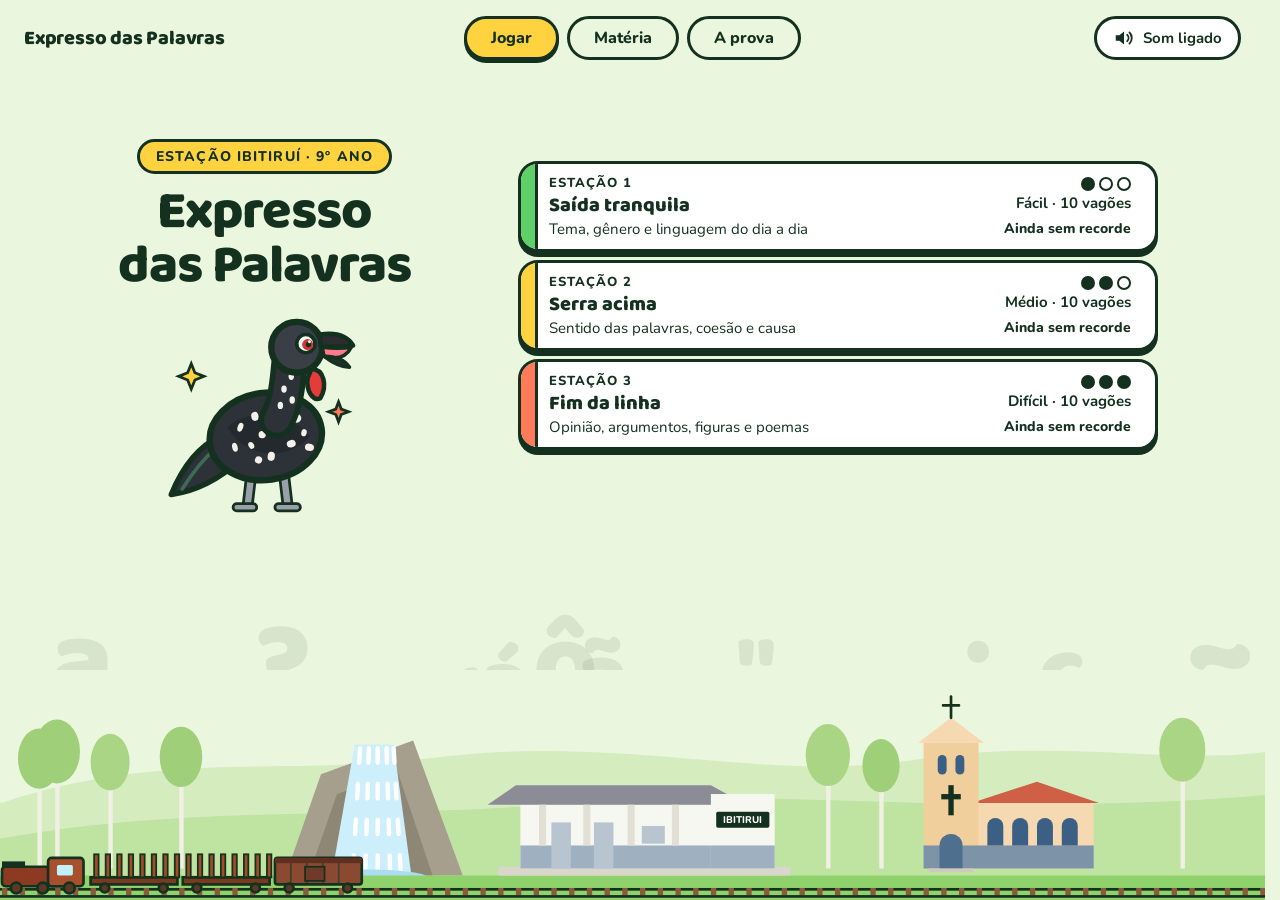
==== index.html @ c39a2e5c "Troca o elogio "Olho de lince" por "Bico certeiro" Co-Authored-By: Claude Sonnet 5.5 <noreply@anthro" ====
<!doctype html>
<html lang="pt-BR">
<head>
<meta charset="utf-8">
<meta name="viewport" content="width=device-width, initial-scale=1">
<title>Expresso das Palavras</title>
<meta name="description" content="Quiz animado, resumo da matéria e guia da prova de Língua Portuguesa do 9º ano, inspirado em Ibitiruí.">
<link rel="icon" type="image/svg+xml" href="favicon.svg?v=33">
<meta name="theme-color" content="#eaf6dd">
<link rel="preconnect" href="https://fonts.googleapis.com">
<link rel="preconnect" href="https://fonts.gstatic.com" crossorigin>
<link href="https://fonts.googleapis.com/css2?family=Baloo+2:wght@700;800&family=Nunito:ital,wght@0,400;0,700;0,800;1,400&display=swap" rel="stylesheet">
<link rel="stylesheet" href="style.css?v=33">
<link rel="stylesheet" href="paginas.css?v=33">
</head>
<body>
<div class="fundo" id="fundo" aria-hidden="true"></div>

<div class="cenario" aria-hidden="true">
<svg viewBox="-600 0 2640 260" preserveAspectRatio="xMidYMax slice">
  <path d="M-600 120C-450 100 -300 140 -150 120C-60 108 -30 140 0 150C180 90 320 120 480 100C700 70 860 130 1040 100C1200 76 1340 110 1440 90C1600 70 1800 120 2040 100V260H-600Z" fill="#d5ecbf"/>
  <path d="M-600 170C-450 150 -300 190 -150 175C-60 165 -30 185 0 190C220 150 420 170 640 150C860 130 1100 170 1440 140C1600 125 1800 160 2040 150V260H-600Z" fill="#bfe3a0"/>
  <g>
    <rect x="60" y="92" width="5" height="130" fill="#f1f0e4"/><ellipse cx="62" cy="92" rx="26" ry="36" fill="#9fcf79"/>
    <rect x="120" y="104" width="5" height="120" fill="#f1f0e4"/><ellipse cx="122" cy="104" rx="22" ry="32" fill="#a9d584"/>
    <rect x="200" y="98" width="5" height="126" fill="#f1f0e4"/><ellipse cx="202" cy="98" rx="24" ry="34" fill="#9fcf79"/>
    <rect x="930" y="96" width="5" height="128" fill="#f1f0e4"/><ellipse cx="932" cy="96" rx="25" ry="35" fill="#a9d584"/>
    <rect x="990" y="108" width="5" height="116" fill="#f1f0e4"/><ellipse cx="992" cy="108" rx="21" ry="30" fill="#9fcf79"/>
    <rect x="1330" y="90" width="5" height="134" fill="#f1f0e4"/><ellipse cx="1332" cy="90" rx="26" ry="36" fill="#a9d584"/>
    <rect x="40" y="100" width="5" height="124" fill="#f1f0e4"/><ellipse cx="42" cy="100" rx="24" ry="34" fill="#9fcf79"/>

    <rect x="-560" y="98" width="5" height="124" fill="#f1f0e4"/><ellipse cx="-558" cy="98" rx="25" ry="33" fill="#9fcf79"/>
    <rect x="-480" y="108" width="5" height="116" fill="#f1f0e4"/><ellipse cx="-478" cy="108" rx="23" ry="33" fill="#a9d584"/>
    <rect x="-390" y="96" width="5" height="128" fill="#f1f0e4"/><ellipse cx="-388" cy="96" rx="23" ry="33" fill="#9fcf79"/>
    <rect x="-300" y="106" width="5" height="118" fill="#f1f0e4"/><ellipse cx="-298" cy="106" rx="23" ry="33" fill="#a9d584"/>
    <rect x="-205" y="92" width="5" height="132" fill="#f1f0e4"/><ellipse cx="-203" cy="92" rx="27" ry="35" fill="#9fcf79"/>
    <rect x="-110" y="104" width="5" height="120" fill="#f1f0e4"/><ellipse cx="-108" cy="104" rx="25" ry="33" fill="#a9d584"/>
    <rect x="1500" y="98" width="5" height="126" fill="#f1f0e4"/><ellipse cx="1502" cy="98" rx="23" ry="33" fill="#a9d584"/>
    <rect x="1585" y="108" width="5" height="116" fill="#f1f0e4"/><ellipse cx="1587" cy="108" rx="25" ry="35" fill="#9fcf79"/>
    <rect x="1670" y="94" width="5" height="130" fill="#f1f0e4"/><ellipse cx="1672" cy="94" rx="27" ry="33" fill="#a9d584"/>
    <rect x="1765" y="104" width="5" height="120" fill="#f1f0e4"/><ellipse cx="1767" cy="104" rx="25" ry="35" fill="#9fcf79"/>
    <rect x="1860" y="96" width="5" height="128" fill="#f1f0e4"/><ellipse cx="1862" cy="96" rx="23" ry="33" fill="#a9d584"/>
    <rect x="1955" y="108" width="5" height="116" fill="#f1f0e4"/><ellipse cx="1957" cy="108" rx="27" ry="35" fill="#9fcf79"/>
  </g>
  <g transform="translate(250 0) scale(1 1.12)" style="transform-origin:0 232px">
  <path d="M70 232L110 130L214 96L270 232Z" fill="#a79f8d"/>
  <path d="M96 232L128 150L196 126L236 232Z" fill="#8f8776"/>
  <path d="M148 100L192 100L212 232L122 232Z" fill="#cdeefb"/>
  <g class="agua"><line x1="154" y1="104" x2="146" y2="228"/><line x1="164" y1="104" x2="160" y2="228"/><line x1="174" y1="104" x2="174" y2="228"/><line x1="184" y1="104" x2="188" y2="228"/><line x1="192" y1="104" x2="200" y2="228"/></g>
  <ellipse cx="166" cy="234" rx="64" ry="8" fill="#a9def2"/>
  </g>
  <path d="M-600 232H2040V260H-600Z" fill="#8fd16a"/>
  <rect x="560" y="222" width="330" height="10" fill="#d9d6cb"/>
  <rect x="585" y="152" width="270" height="72" fill="#f7f7f2"/>
  <rect x="585" y="198" width="270" height="26" fill="#9fb0c1"/>
  <path d="M548 152L580 130H800L840 152Z" fill="#8c8c96"/>
  <rect x="800" y="140" width="72" height="84" fill="#f7f7f2"/>
  <rect x="800" y="198" width="72" height="26" fill="#9fb0c1"/>
  <rect x="606" y="152" width="8" height="46" fill="#e2dfd4"/><rect x="656" y="152" width="8" height="46" fill="#e2dfd4"/><rect x="706" y="152" width="8" height="46" fill="#e2dfd4"/><rect x="756" y="152" width="8" height="46" fill="#e2dfd4"/>
  <rect x="620" y="172" width="22" height="52" fill="#b8c4d0"/><rect x="668" y="172" width="22" height="52" fill="#b8c4d0"/><rect x="722" y="176" width="26" height="20" fill="#b8c4d0"/>
  <rect x="806" y="160" width="60" height="18" rx="2" fill="#14301f"/>
  <text x="836" y="173" text-anchor="middle" font-family="Baloo 2, sans-serif" font-weight="800" font-size="11" fill="#fff">IBITIRUI</text>
  <rect x="1100" y="150" width="132" height="74" fill="#f6d9b0"/>
  <path d="M1094 150L1168 126L1238 150Z" fill="#cf5f45"/>
  <rect x="1040" y="82" width="62" height="142" fill="#f1cf9d"/>
  <path d="M1034 82L1071 54L1108 82Z" fill="#f6d9b0"/>
  <path d="M1071 54V30M1062 40H1080" stroke="#14301f" stroke-width="3" stroke-linecap="round"/>
  <rect x="1056" y="96" width="10" height="22" rx="5" fill="#3c5f86"/><rect x="1076" y="96" width="10" height="22" rx="5" fill="#3c5f86"/>
  <rect x="1068" y="130" width="6" height="34" fill="#14301f"/><rect x="1060" y="140" width="22" height="6" fill="#14301f"/>
  <rect x="1040" y="198" width="192" height="26" fill="#7d93a8"/>
  <path d="M1112 198V176a9 9 0 0 1 18 0V198Z" fill="#3c5f86"/><path d="M1140 198V176a9 9 0 0 1 18 0V198Z" fill="#3c5f86"/><path d="M1168 198V176a9 9 0 0 1 18 0V198Z" fill="#3c5f86"/><path d="M1196 198V176a9 9 0 0 1 18 0V198Z" fill="#3c5f86"/>
  <path d="M1058 224V198a13 13 0 0 1 26 0V224Z" fill="#4f6f8f"/>
  <rect x="1046" y="224" width="50" height="4" fill="#cfcabc"/>
  <rect x="-600" y="246" width="2640" height="3" fill="#14301f"/>
  <rect x="-600" y="254" width="2640" height="3" fill="#14301f"/>
  <path d="M-600 250H2040" stroke="#8a5a3c" stroke-width="8" stroke-dasharray="6 14"/>
  <g class="trem-cena">
    <rect x="0" y="216" width="26" height="12" fill="#14301f"/>
    <rect x="0" y="222" width="72" height="22" rx="4" fill="#8c3b22" stroke="#14301f" stroke-width="3"/>
    <rect x="52" y="212" width="40" height="32" rx="4" fill="#a84f2c" stroke="#14301f" stroke-width="3"/>
    <rect x="62" y="220" width="18" height="12" rx="2" fill="#bff1ff"/>
    <rect x="100" y="234" width="98" height="8" fill="#7a3a1f" stroke="#14301f" stroke-width="3"/>
    <rect x="104" y="208" width="5" height="26" fill="#a24d28" stroke="#14301f" stroke-width="2"/>
    <rect x="117" y="208" width="5" height="26" fill="#a24d28" stroke="#14301f" stroke-width="2"/>
    <rect x="130" y="208" width="5" height="26" fill="#a24d28" stroke="#14301f" stroke-width="2"/>
    <rect x="143" y="208" width="5" height="26" fill="#a24d28" stroke="#14301f" stroke-width="2"/>
    <rect x="156" y="208" width="5" height="26" fill="#a24d28" stroke="#14301f" stroke-width="2"/>
    <rect x="169" y="208" width="5" height="26" fill="#a24d28" stroke="#14301f" stroke-width="2"/>
    <rect x="182" y="208" width="5" height="26" fill="#a24d28" stroke="#14301f" stroke-width="2"/>
    <rect x="195" y="208" width="5" height="26" fill="#a24d28" stroke="#14301f" stroke-width="2"/>
    <rect x="204" y="234" width="98" height="8" fill="#7a3a1f" stroke="#14301f" stroke-width="3"/>
    <rect x="208" y="208" width="5" height="26" fill="#a24d28" stroke="#14301f" stroke-width="2"/>
    <rect x="221" y="208" width="5" height="26" fill="#a24d28" stroke="#14301f" stroke-width="2"/>
    <rect x="234" y="208" width="5" height="26" fill="#a24d28" stroke="#14301f" stroke-width="2"/>
    <rect x="247" y="208" width="5" height="26" fill="#a24d28" stroke="#14301f" stroke-width="2"/>
    <rect x="260" y="208" width="5" height="26" fill="#a24d28" stroke="#14301f" stroke-width="2"/>
    <rect x="273" y="208" width="5" height="26" fill="#a24d28" stroke="#14301f" stroke-width="2"/>
    <rect x="286" y="208" width="5" height="26" fill="#a24d28" stroke="#14301f" stroke-width="2"/>
    <rect x="299" y="208" width="5" height="26" fill="#a24d28" stroke="#14301f" stroke-width="2"/>
    <rect x="308" y="212" width="98" height="30" rx="3" fill="#8a4a32" stroke="#14301f" stroke-width="3"/>
    <rect x="308" y="212" width="98" height="6" fill="#5f2f20"/>
    <path d="M326 218V242M344 218V242M362 218V242M380 218V242" stroke="#14301f" stroke-width="2" opacity=".55"/>
    <rect x="342" y="222" width="22" height="16" fill="#6f3a28" stroke="#14301f" stroke-width="2"/>
    <g fill="#5a3a22" stroke="#14301f" stroke-width="3"><circle cx="16" cy="246" r="6"/><circle cx="46" cy="246" r="6"/><circle cx="76" cy="246" r="6"/><circle cx="116" cy="246" r="5"/><circle cx="182" cy="246" r="5"/><circle cx="220" cy="246" r="5"/><circle cx="286" cy="246" r="5"/><circle cx="324" cy="246" r="5"/><circle cx="390" cy="246" r="5"/></g>
  </g>
</svg>
</div>
<canvas id="confete" aria-hidden="true"></canvas>
<div class="lightbox" id="lightbox" hidden role="dialog" aria-label="Imagem ampliada"><button type="button" class="lb-fechar" id="lb-fechar">Fechar</button><img id="lb-img" alt=""></div>

<header class="topo">
  <span class="marca">Expresso das Palavras</span>
  <nav class="nav" aria-label="Seções">
    <button type="button" data-ir="inicio" aria-current="page">Jogar</button>
    <button type="button" data-ir="materia">Matéria</button>
    <button type="button" data-ir="prova">A prova</button>
  </nav>
  <button class="som" id="btn-som" type="button" aria-pressed="false">
    <svg viewBox="0 0 24 24" width="22" height="22" aria-hidden="true"><path d="M3 9v6h4l5 4V5L7 9H3z" fill="currentColor"/><path class="ondas" d="M15.5 8.5a5 5 0 0 1 0 7M18 6a8.5 8.5 0 0 1 0 12" fill="none" stroke="currentColor" stroke-width="2" stroke-linecap="round"/><path class="corte" d="M4 4l16 16" stroke="currentColor" stroke-width="2.5" stroke-linecap="round"/></svg>
    <span id="som-txt">Som ligado</span>
  </button>
</header>

<main>
  <!-- INÍCIO -->
  <section class="tela ativa" id="inicio" aria-labelledby="t-inicio">
    <div class="inicio-esq">
      <p class="etiqueta">Estação Ibitiruí · 9º ano</p>
      <h1 id="t-inicio">Expresso<br>das Palavras</h1>
      <div class="mascote-grande" data-mascote></div>
    </div>
    <div class="inicio-texto">
      <div class="estacoes" id="estacoes"></div>
      <p class="recorde" id="recorde" hidden></p>
    </div>
  </section>

  <!-- JOGO -->
  <section class="tela" id="jogo" aria-label="Jogo">
    <div class="placar" role="status" aria-live="polite">
      <div class="caso"><span id="caso-n">Pergunta 1 de 10</span><div class="trem-prog" id="trem-prog" aria-hidden="true"></div></div>
      <div class="chip"><small>Pontos</small><b id="pontos">0</b></div>
      <div class="chip combo" id="chip-combo"><small>Combo</small><b id="combo">x0</b></div>
    </div>

    <div class="palco">
      <div class="mascote-lateral" data-mascote id="mascote-jogo"></div>
      <article class="cartao" id="cartao">
        <div class="tempo" aria-hidden="true"><i id="barra"></i><span id="tempo-txt">1:00</span></div>
        <p class="fonte" id="fonte"></p>
        <button class="figura" id="figura" type="button" hidden aria-label="Ampliar a imagem"><img id="figura-img" alt=""></button>
        <blockquote class="trecho" id="trecho"></blockquote>
        <h2 class="pergunta" id="pergunta"></h2>
        <div class="alts" id="alts" role="group" aria-labelledby="pergunta"></div>
        <div class="retorno" id="retorno" hidden>
          <p class="retorno-titulo" id="retorno-titulo"></p>
          <p class="retorno-texto" id="retorno-texto"></p>
          <button class="btn-grande btn-prox" id="btn-prox" type="button">Próxima pergunta</button>
        </div>
      </article>
    </div>
  </section>

  <!-- FIM -->
  <section class="tela" id="fim" aria-labelledby="t-fim">
    <div class="mascote-grande" data-mascote id="mascote-fim"></div>
    <div class="fim-texto">
      <p class="etiqueta">Fim da linha</p>
      <h2 id="t-fim">Maquinista em Treino</h2>
      <p class="lead" id="fim-resumo"></p>
      <div class="numeros">
        <div class="chip"><small>Pontos</small><b id="fim-pontos">0</b></div>
        <div class="chip"><small>Acertos</small><b id="fim-acertos">0</b></div>
        <div class="chip"><small>Maior combo</small><b id="fim-combo">0</b></div>
      </div>
      <div class="revise" id="revise" hidden>
        <h3>Pra revisar</h3>
        <ul id="revise-lista"></ul>
        <button class="btn-mini" type="button" data-ir="materia">Abrir a matéria</button>
      </div>
      <div class="acoes-fim">
        <button class="btn-grande" id="btn-again" type="button">Jogar de novo</button>
        <button class="btn-sec" id="btn-outra" type="button" hidden>Ir para a Estação 2</button>
      </div>
    </div>
  </section>

  <!-- MATÉRIA -->
  <section class="tela pagina" id="materia" aria-labelledby="t-materia">
    <p class="etiqueta">Matéria</p>
    <h2 id="t-materia" class="tit-pag">O que a prova cobra de Português, sem enrolação</h2>
    <p class="lead">São 14 temas que aparecem sempre. Abra um por vez, leia o resumo, veja o exemplo e treine no quiz.</p>

    <div class="topicos">

      <details class="topico" name="mat">
        <summary><span class="num">1</span><span class="tt">Tema e tese</span><span class="cod">D6 e D7</span></summary>
        <div class="corpo">
          <p class="resumo"><strong>Tema</strong> é o assunto de que o texto fala, dito em poucas palavras. <strong>Tese</strong> é a ideia que o autor defende sobre esse assunto, ou seja, a opinião dele.</p>
          <div class="caixa como"><h4>Como cai na prova</h4><p>"Qual é o assunto do texto?", "O tema do texto é", "A ideia defendida pelo autor é".</p></div>
          <div class="caixa exemplo"><h4>Exemplo</h4><p>Na notícia sobre o filtro do TikTok, o tema são os distúrbios de imagem na sociedade atual. A tese é que as redes sociais pioram esses distúrbios.</p></div>
          <div class="caixa dica"><h4>Truque</h4><p>Tema responde "sobre o quê?". Tese responde "o que o autor pensa sobre isso?". Desconfie de alternativa que é só um detalhe: o tema abrange o texto inteiro.</p></div>
          <button class="btn-mini treinar" type="button" data-cod="D6">Treinar este tema</button>
        </div>
      </details>

      <details class="topico" name="mat">
        <summary><span class="num">2</span><span class="tt">Argumentos</span><span class="cod">D8</span></summary>
        <div class="corpo">
          <p class="resumo">Argumento é a razão que sustenta a tese. Os tipos mais cobrados são: <strong>autoridade</strong> (fala de especialista), <strong>exemplificação</strong> (um caso concreto), <strong>comparação</strong>, <strong>causa e consequência</strong>, <strong>alusão histórica</strong> (referência ao passado), <strong>senso comum</strong> (ideia que quase todo mundo aceita sem precisar de prova) e <strong>dados</strong> (números e pesquisas).</p>
          <div class="caixa como"><h4>Como cai na prova</h4><p>"O trecho é um tipo de argumento de", "Qual argumento sustenta a tese?".</p></div>
          <div class="caixa exemplo"><h4>Exemplo</h4><p>A fala de uma cirurgiã plástica sobre os pacientes que chegam ao consultório é argumento de autoridade. Já "o Carnaval, o Réveillon e o Rock in Rio motivam os turistas" é exemplificação.</p></div>
          <div class="caixa dica"><h4>Truque</h4><p>Veja quem está falando. Médico, professor, pesquisador ou instituição quer dizer autoridade. Nome de evento ou caso real quer dizer exemplo.</p></div>
          <button class="btn-mini treinar" type="button" data-cod="D8">Treinar este tema</button>
        </div>
      </details>

      <details class="topico" name="mat">
        <summary><span class="num">3</span><span class="tt">Quem é quem no texto</span><span class="cod">D2</span></summary>
        <div class="corpo">
          <p class="resumo">Para não repetir palavras, o texto usa pronomes e outros termos que retomam o que já foi dito. Descobrir a quem a palavra se refere é seguir a pista para trás.</p>
          <dl class="lista-def">
            <dt>que</dt><dd>pode ser trocado por "o qual", "a qual", "os quais", "as quais".</dd>
            <dt>cujo</dt><dd>indica posse: "o aluno cujo caderno sumiu".</dd>
            <dt>onde</dt><dd>indica lugar: "a livraria onde ela entrou".</dd>
            <dt>quem</dt><dd>refere-se a pessoa e vem depois de preposição: "o amigo com quem saí".</dd>
          </dl>
          <div class="caixa como"><h4>Como cai na prova</h4><p>"A palavra destacada se refere a", "O termo em destaque pode ser substituído por".</p></div>
          <div class="caixa exemplo"><h4>Exemplo</h4><p>Em "livrar-me logo <mark>dele</mark>", a palavra "dele" retoma o menino. Em "um filtro, <mark>que</mark> vem sendo chamado de galã de novela", o "que" retoma o filtro e equivale a "o qual".</p></div>
          <div class="caixa dica"><h4>Truque</h4><p>Troque a palavra pela alternativa e releia a frase. Se o sentido continuar o mesmo, achou.</p></div>
          <button class="btn-mini treinar" type="button" data-cod="D2">Treinar este tema</button>
        </div>
      </details>

      <details class="topico" name="mat">
        <summary><span class="num">4</span><span class="tt">Sentido das palavras</span><span class="cod">D3</span></summary>
        <div class="corpo">
          <p class="resumo">Uma mesma palavra muda de sentido conforme o contexto. A prova pede que você descubra o significado pelas pistas ao redor, sem usar o dicionário.</p>
          <div class="caixa como"><h4>Como cai na prova</h4><p>"No trecho, a palavra em destaque significa", "tem o sentido de".</p></div>
          <div class="caixa exemplo"><h4>Exemplo</h4><p>Na carta aberta, "o turismo é a <mark>alavanca</mark> para o resgate da cidade". Alavanca é a ferramenta que ajuda a levantar algo. No texto, vira o que dá impulso: um incentivo.</p></div>
          <div class="caixa dica"><h4>Truque</h4><p>Leia a frase inteira, substitua a palavra por cada alternativa e veja qual encaixa sem mudar a ideia.</p></div>
          <button class="btn-mini treinar" type="button" data-cod="D3">Treinar este tema</button>
        </div>
      </details>

      <details class="topico" name="mat">
        <summary><span class="num">5</span><span class="tt">Efeitos de sentido e figuras de linguagem</span><span class="cod">D18</span></summary>
        <div class="corpo">
          <p class="resumo">Quem escreve escolhe palavras para causar um efeito no leitor. Conhecer as figuras de linguagem ajuda a nomear esse efeito.</p>
          <dl class="lista-def">
            <dt>Gradação</dt><dd>palavras em ordem crescente (ou decrescente) de intensidade.</dd>
            <dt>Hipérbole</dt><dd>exagero para dar ênfase.</dd>
            <dt>Metáfora</dt><dd>comparação sem o "como": "o turismo é a alavanca".</dd>
            <dt>Prosopopeia</dt><dd>ações humanas dadas a seres que não são humanos: "o vento sussurrava".</dd>
            <dt>Eufemismo</dt><dd>suavizar algo duro: "ele nos deixou", no lugar de "morreu".</dd>
            <dt>Diminutivo</dt><dd>pode mostrar afetividade, tamanho pequeno ou até ironia. O contexto diz qual.</dd>
            <dt>Sentido figurado</dt><dd>a palavra não vale pelo sentido do dicionário, e sim pela ideia que sugere.</dd>
          </dl>
          <div class="caixa como"><h4>Como cai na prova</h4><p>"O efeito de sentido de", "A expressão sugere", "A figura de linguagem usada é".</p></div>
          <div class="caixa exemplo"><h4>Exemplo</h4><p>"Não arruma os brinquedos, a cama, o armário, nada!" é uma gradação, porque a bronca vai crescendo. "Podem voar mundos, morrer astros" é hipérbole. "Um livro te pega" usa o verbo pegar no sentido figurado: envolver emocionalmente.</p></div>
          <div class="caixa dica"><h4>Truque</h4><p>Pergunte a si mesmo qual impressão aquela escolha de palavras provoca em quem lê.</p></div>
          <button class="btn-mini treinar" type="button" data-cod="D18">Treinar este tema</button>
        </div>
      </details>

      <details class="topico" name="mat">
        <summary><span class="num">6</span><span class="tt">Pontuação que diz algo</span><span class="cod">D17</span></summary>
        <div class="corpo">
          <p class="resumo">Os sinais de pontuação não são enfeite: eles mostram emoção, dúvida e intenção.</p>
          <dl class="lista-def">
            <dt>!</dt><dd>espanto, surpresa, alegria, indignação ou ordem.</dd>
            <dt>?</dt><dd>dúvida ou pergunta, às vezes só provocação.</dd>
            <dt>...</dt><dd>suspense, hesitação ou ideia que fica no ar.</dd>
            <dt>" "</dt><dd>fala de alguém, ironia ou palavra estrangeira.</dd>
            <dt>:</dt><dd>anuncia uma explicação, uma lista ou uma fala.</dd>
            <dt>travessão</dt><dd>marca a fala de cada personagem num diálogo.</dd>
          </dl>
          <div class="caixa como"><h4>Como cai na prova</h4><p>"O uso do ponto de exclamação nesse trecho", "As reticências indicam".</p></div>
          <div class="caixa exemplo"><h4>Exemplo</h4><p>"Parecia que ele não tinha percebido o que pedira<mark>!</mark>" O ponto de exclamação expressa espanto e incredulidade.</p></div>
          <div class="caixa dica"><h4>Truque</h4><p>Leia a frase em voz alta, com a entonação do sinal. A emoção aparece sozinha.</p></div>
          <button class="btn-mini treinar" type="button" data-cod="D17">Treinar este tema</button>
        </div>
      </details>

      <details class="topico" name="mat">
        <summary><span class="num">7</span><span class="tt">Fato e opinião</span><span class="cod">D14</span></summary>
        <div class="corpo">
          <p class="resumo"><strong>Fato</strong> é o que pode ser comprovado: acontecimento, data, número. <strong>Opinião</strong> é um julgamento pessoal: gosto, impressão, generalização.</p>
          <div class="caixa como"><h4>Como cai na prova</h4><p>"Há, predominantemente, uma opinião no trecho", "Qual trecho apresenta um fato?".</p></div>
          <div class="caixa exemplo"><h4>Exemplo</h4><p>"O detetive Poirot jantava com seu amigo Bonnington" é fato. "Os homens geralmente pedem a mesma coisa" é opinião, porque generaliza e ninguém comprovou.</p></div>
          <div class="caixa dica"><h4>Truque</h4><p>Pergunte se dá pra conferir. Palavras como "acho", "parece", "geralmente", "melhor" e "ótimo" costumam indicar opinião.</p></div>
          <button class="btn-mini treinar" type="button" data-cod="D14">Treinar este tema</button>
        </div>
      </details>

      <details class="topico" name="mat">
        <summary><span class="num">8</span><span class="tt">Tipos de linguagem</span><span class="cod">D13</span></summary>
        <div class="corpo">
          <p class="resumo">A linguagem muda conforme quem fala, com quem fala e em que situação.</p>
          <dl class="lista-def">
            <dt>Formal</dt><dd>vocabulário cuidadoso, sem gírias, de acordo com a norma culta. Aparece em campanhas, leis e notícias.</dd>
            <dt>Informal ou coloquial</dt><dd>gírias, abreviações ("pra", "tá"), tratamento íntimo como "você" e "te".</dd>
            <dt>Regional</dt><dd>palavras e jeitos de falar típicos de uma região.</dd>
            <dt>Científica</dt><dd>termos técnicos e precisão.</dd>
          </dl>
          <div class="caixa como"><h4>Como cai na prova</h4><p>"A linguagem utilizada é", "Que marcas mostram quem fala e com quem fala?".</p></div>
          <div class="caixa exemplo"><h4>Exemplo</h4><p>"Para doar sangue, é preciso ter de 16 a 69 anos" é linguagem formal: texto institucional, sem gíria. Já "às vezes um livro te pega" é informal.</p></div>
          <div class="caixa dica"><h4>Truque</h4><p>Imagine alguém falando aquela frase. Se soaria natural numa conversa com amigos, é informal.</p></div>
          <button class="btn-mini treinar" type="button" data-cod="D13">Treinar este tema</button>
        </div>
      </details>

      <details class="topico" name="mat">
        <summary><span class="num">9</span><span class="tt">Causa e consequência</span><span class="cod">D11</span></summary>
        <div class="corpo">
          <p class="resumo">A <strong>causa</strong> é o motivo, e a <strong>consequência</strong> é o resultado. Muitas perguntas começam com "porque" e pedem a razão de uma atitude.</p>
          <div class="caixa como"><h4>Como cai na prova</h4><p>"O personagem fez isso porque", "Qual foi a consequência de".</p></div>
          <div class="caixa exemplo"><h4>Exemplo</h4><p>Poirot desconfiou de que o velho cliente tinha sido assassinado. Por isso procurou o médico dele. A desconfiança é a causa, e a visita ao médico é a consequência.</p></div>
          <div class="caixa dica"><h4>Truque</h4><p>Volte ao texto e ache o ponto em que a atitude acontece. A razão costuma estar logo antes.</p></div>
          <button class="btn-mini treinar" type="button" data-cod="D11">Treinar este tema</button>
        </div>
      </details>

      <details class="topico" name="mat">
        <summary><span class="num">10</span><span class="tt">Conectivos e relações lógicas</span><span class="cod">D15</span></summary>
        <div class="corpo">
          <p class="resumo">Conjunções e advérbios ligam as ideias e dizem como elas se relacionam.</p>
          <dl class="lista-def">
            <dt>Adição</dt><dd>e, também, além disso.</dd>
            <dt>Oposição</dt><dd>mas, porém, contudo, todavia.</dd>
            <dt>Explicação ou causa</dt><dd>pois, porque, já que.</dd>
            <dt>Conclusão</dt><dd>logo, portanto, então.</dd>
            <dt>Alternância</dt><dd>ou, ora... ora.</dd>
            <dt>Conformidade</dt><dd>segundo, conforme, de acordo com.</dd>
            <dt>Condição</dt><dd>se, caso, desde que.</dd>
            <dt>Finalidade</dt><dd>para, a fim de que.</dd>
          </dl>
          <div class="caixa como"><h4>Como cai na prova</h4><p>"Os termos destacados estabelecem uma relação de", "A palavra mas indica".</p></div>
          <div class="caixa exemplo"><h4>Exemplo</h4><p>"Examinando <mark>ora</mark> um livro, <mark>ora</mark> outro": o ora... ora indica alternância.</p></div>
          <div class="caixa dica"><h4>Truque</h4><p>Substitua o conectivo por um da lista e veja se a frase continua fazendo sentido.</p></div>
        </div>
      </details>

      <details class="topico" name="mat">
        <summary><span class="num">11</span><span class="tt">Modalização</span><span class="cod">EF89LP16</span></summary>
        <div class="corpo">
          <p class="resumo">Modalizadores mostram como o autor encara o que diz: com certeza, com dúvida, como obrigação ou como necessidade.</p>
          <dl class="lista-def">
            <dt>Obrigação</dt><dd>deve, tem que, é obrigatório.</dd>
            <dt>Necessidade</dt><dd>é necessário, precisa, é preciso.</dd>
            <dt>Possibilidade</dt><dd>talvez, pode ser, possivelmente.</dd>
            <dt>Certeza</dt><dd>com certeza, evidentemente, sem dúvida.</dd>
            <dt>Apreciação</dt><dd>felizmente, infelizmente, lamentavelmente. Mostram uma avaliação pessoal, ou seja, subjetividade.</dd>
          </dl>
          <div class="caixa como"><h4>Como cai na prova</h4><p>"A expressão destacada é um modalizador de".</p></div>
          <div class="caixa exemplo"><h4>Exemplo</h4><p>"<mark>É necessário</mark> identificar esses distúrbios" é modalizador de necessidade.</p></div>
          <div class="caixa dica"><h4>Truque</h4><p>Pergunte que atitude o autor mostra diante da informação: certeza, dúvida, dever ou opinião.</p></div>
          <button class="btn-mini treinar" type="button" data-cod="EF89LP16">Treinar este tema</button>
        </div>
      </details>

      <details class="topico" name="mat">
        <summary><span class="num">12</span><span class="tt">Gênero e finalidade</span><span class="cod">D12 e D16</span></summary>
        <div class="corpo">
          <p class="resumo">Cada gênero textual existe para um fim. Para achar a finalidade, pense em quem escreve, para quem e para quê.</p>
          <dl class="lista-def">
            <dt>Notícia e reportagem</dt><dd>informar.</dd>
            <dt>Propaganda e anúncio</dt><dd>persuadir, convencer a comprar ou a agir.</dd>
            <dt>Tirinha, charge e cartum</dt><dd>divertir e criticar.</dd>
            <dt>Crônica</dt><dd>refletir sobre o cotidiano, com humor ou emoção.</dd>
            <dt>Carta aberta</dt><dd>reivindicar e argumentar em público.</dd>
            <dt>Poema</dt><dd>expressar emoções com linguagem poética.</dd>
            <dt>Conto</dt><dd>narrar uma história e entreter.</dd>
            <dt>Receita e manual</dt><dd>instruir.</dd>
            <dt>Fábula</dt><dd>contar uma história curta, com animais, que termina em lição de moral.</dd>
            <dt>Resenha</dt><dd>apresentar e avaliar uma obra, como um livro ou um filme.</dd>
          </dl>
          <div class="caixa como"><h4>Como cai na prova</h4><p>"A finalidade desse texto é", "O gênero do texto é", "Esse texto foi escrito para".</p></div>
          <div class="caixa exemplo"><h4>Exemplo</h4><p>O anúncio de chocolate quer persuadir o leitor a comprar. A crônica de Tatiana Belinky quer refletir de forma poética e emocionar.</p></div>
          <div class="caixa dica"><h4>Truque</h4><p>Se tem preço, marca ou convite, é propaganda. Se tem fala de especialista e dados, é notícia ou reportagem.</p></div>
          <button class="btn-mini treinar" type="button" data-cod="D12">Treinar este tema</button>
        </div>
      </details>

      <details class="topico" name="mat">
        <summary><span class="num">13</span><span class="tt">Comparar textos</span><span class="cod">D20 e D21</span></summary>
        <div class="corpo">
          <p class="resumo">Dois textos podem falar do mesmo tema de jeitos diferentes. Compare o gênero, a linguagem, o público e a opinião de cada um.</p>
          <div class="caixa como"><h4>Como cai na prova</h4><p>"Qual é a informação em comum nesses textos?", "Esses textos apresentam ideias".</p></div>
          <div class="caixa exemplo"><h4>Exemplo</h4><p>Uma tirinha e uma carta aberta sobre o Rio de Janeiro têm o mesmo tema, a cidade, mas gêneros diferentes. Os autores mostram pontos de vista que se completam.</p></div>
          <div class="caixa dica"><h4>Truque</h4><p>Primeiro responda "do que os dois falam?". Só depois pergunte "o que cada um pensa?".</p></div>
        </div>
      </details>

      <details class="topico" name="mat">
        <summary><span class="num">14</span><span class="tt">Narrativa e inferência</span><span class="cod">D10 e D4</span></summary>
        <div class="corpo">
          <p class="resumo">Narrativa tem personagens, tempo, lugar, enredo e narrador. O <strong>conflito</strong> é o problema que move a história. O narrador em <strong>1ª pessoa</strong> participa dos fatos ("eu"), e o em <strong>3ª pessoa</strong> conta de fora ("ele"). Inferir é entender o que o texto sugere sem dizer com todas as letras.</p>
          <div class="caixa como"><h4>Como cai na prova</h4><p>"O ponto de partida da história foi", "Qual é o conflito?", "Entende-se que o eu poético".</p></div>
          <div class="caixa exemplo"><h4>Exemplo</h4><p>Na crônica "Onde já se viu?", tudo começa com um menino de rua numa livraria pedindo um livro. No poema "Fanatismo", entende-se que o eu poético se prende à pessoa amada de forma intensa.</p></div>
          <div class="caixa dica"><h4>Truque</h4><p>A inferência precisa ter apoio no texto. Se você teve que inventar, não é a resposta.</p></div>
        </div>
      </details>

    </div>
    <div class="fecho"><button class="btn-grande" type="button" data-ir="inicio">Ir para o quiz</button></div>
  </section>

  <!-- A PROVA -->
  <section class="tela pagina" id="prova" aria-labelledby="t-prova">
    <p class="etiqueta">A prova</p>
    <h2 id="t-prova" class="tit-pag">Como funciona a prova, passo a passo</h2>
    <p class="lead">Saber a matéria é metade do caminho. A outra metade é entender como a questão é montada.</p>

    <div class="bloco">
      <h3>O que é</h3>
      <div class="texto-branco">
      <p>O <strong>Saeb</strong> (Sistema de Avaliação da Educação Básica) é a avaliação nacional. O <strong>Paebes</strong> (Programa de Avaliação da Educação Básica do Espírito Santo) é a avaliação em larga escala capixaba, ligada ao Saeb. Ela acompanha a aprendizagem dos estudantes e ajuda a orientar políticas públicas e a melhoria do ensino.</p>
      <p>As questões do Paebes são elaboradas pelo CAEd, da Universidade Federal de Juiz de Fora, e seguem os mesmos descritores e habilidades do Saeb. O Listão deste jogo é o Preparatório SAEB do 9º ano, da SEDUC.</p>
      </div>
    </div>

    <div class="bloco">
      <h3>Como é uma questão</h3>
      <div class="anatomia" aria-label="Exemplo de questão com as partes indicadas">
        <div class="parte"><span class="rotulo">1. Texto-base</span><p class="amostra">"Para doar sangue, é preciso ter de 16 a 69 anos, desde que a primeira doação tenha sido feita até 60 anos."</p><small>Vem com a fonte. Em textos longos, as linhas são numeradas para você achar o trecho.</small></div>
        <div class="parte"><span class="rotulo">2. Comando</span><p class="amostra">Nesse trecho, a linguagem utilizada é</p><small>É a pergunta. Sublinhe a palavra que diz o que ela quer.</small></div>
        <div class="parte"><span class="rotulo">3. Alternativas</span><p class="amostra">A) formal. B) científica. C) regional. D) coloquial.</p><small>São sempre quatro, de A a D, e só uma está certa.</small></div>
        <div class="parte"><span class="rotulo">4. Descritor</span><p class="amostra">D13: identificar as marcas linguísticas que evidenciam o locutor e o interlocutor de um texto.</p><small>Cada questão testa uma habilidade. Você não vê o código na prova, mas ele guia a pergunta.</small></div>
      </div>
    </div>

    <div class="bloco">
      <h3>Passo a passo na hora H</h3>
      <ol class="passos">
        <li><strong>Leia o texto até o fim.</strong> Sem pressa na primeira leitura. Olhe o título, a fonte e as imagens.</li>
        <li><strong>Leia o comando e sublinhe o que ele pede.</strong> Tema, finalidade, sentido, argumento, causa: cada palavra aponta para uma habilidade.</li>
        <li><strong>Volte ao trecho citado.</strong> Se a pergunta traz uma linha ou uma frase, releia em volta dela.</li>
        <li><strong>Elimine as alternativas erradas.</strong> Quase sempre duas saem rápido. Sobram duas para comparar com calma.</li>
        <li><strong>Confira e marque.</strong> Releia o comando e a alternativa escolhida. Não deixe questão em branco.</li>
      </ol>
    </div>

    <div class="bloco">
      <h3>Armadilhas mais comuns</h3>
      <ul class="armadilhas">
        <li><strong>Verdade que não responde.</strong> A alternativa está certa em relação ao texto, mas não responde ao que foi perguntado.</li>
        <li><strong>Detalhe no lugar do tema.</strong> O tema vale para o texto todo, e não para um parágrafo.</li>
        <li><strong>Palavras extremas.</strong> "Sempre", "nunca" e "apenas" costumam deixar a alternativa falsa.</li>
        <li><strong>Alternativas parecidas.</strong> Compare palavra por palavra: a diferença está num detalhe.</li>
        <li><strong>Inventar demais.</strong> Em inferência, a resposta tem apoio no texto, e não na sua imaginação.</li>
      </ul>
    </div>

    <div class="bloco">
      <h3>Palavras do comando e o que elas pedem</h3>
      <div class="tabela-rol" role="region" aria-label="Palavras do comando" tabindex="0">
        <table class="tabela">
          <thead><tr><th>Se a pergunta diz</th><th>Ela quer</th></tr></thead>
          <tbody>
            <tr><td>"O assunto" ou "o tema"</td><td>a ideia central do texto inteiro</td></tr>
            <tr><td>"A finalidade" ou "foi escrito para"</td><td>o objetivo: informar, persuadir, emocionar, instruir</td></tr>
            <tr><td>"No trecho..., a palavra destacada"</td><td>o sentido pelo contexto, ou a quem ela se refere</td></tr>
            <tr><td>"O efeito de sentido" ou "sugere"</td><td>a impressão que a escolha de palavras causa</td></tr>
            <tr><td>"Pode ser substituído por"</td><td>um termo de mesmo sentido que encaixa na frase</td></tr>
            <tr><td>"Tipo de argumento"</td><td>o nome do recurso usado para convencer</td></tr>
            <tr><td>"Porque" ou "motivo"</td><td>a causa de um fato ou de uma atitude</td></tr>
            <tr><td>"Em comum" ou "comparando os textos"</td><td>o que os dois textos compartilham ou o que muda entre eles</td></tr>
          </tbody>
        </table>
      </div>
    </div>

    <div class="bloco">
      <h3>As habilidades do Paebes, por família</h3>
      <div class="texto-branco"><p>O Listão usa os códigos do Saeb, como D2 e D18. O Paebes usa códigos como D037_P. O texto da habilidade é o mesmo, só o número muda.</p></div>
      <div class="familias">
        <div class="familia f1"><h4>Localizar e interpretar</h4><ul>
          <li>D021: localizar informações explícitas</li>
          <li>D023: inferir informação implícita</li>
          <li>D022: inferir o sentido de uma palavra ou expressão</li>
          <li>D027: diferenciar partes principais das secundárias</li>
          <li>D028: identificar o tema</li>
          <li>D057: interpretar texto com material gráfico</li></ul></div>
        <div class="familia f2"><h4>Gêneros e comparação</h4><ul>
          <li>D016: identificar a finalidade de textos</li>
          <li>D017: identificar o gênero</li>
          <li>D019: comparar formas de tratar uma informação</li>
          <li>D033: reconhecer posições distintas sobre o mesmo tema</li></ul></div>
        <div class="familia f3"><h4>Argumentação e opinião</h4><ul>
          <li>D032: identificar a tese</li>
          <li>D055: relacionar tese e argumentos</li>
          <li>D038: distinguir fato de opinião</li></ul></div>
        <div class="familia f4"><h4>Coesão e efeitos de sentido</h4><ul>
          <li>D037: repetições e substituições que dão continuidade</li>
          <li>D039: relações lógico-discursivas</li>
          <li>D025: efeito da pontuação e de outras notações</li>
          <li>D053: efeito da escolha de palavra ou expressão</li>
          <li>D043: efeito dos recursos estilísticos</li>
          <li>D102: efeito de recursos ortográficos e morfossintáticos</li>
          <li>D103: marcas linguísticas do locutor e do interlocutor</li></ul></div>
        <div class="familia f5"><h4>Narrativa e humor</h4><ul>
          <li>D030: conflito gerador do enredo e elementos da narrativa</li>
          <li>D024: efeitos de ironia ou humor</li></ul></div>
      </div>
    </div>

    <p class="credito texto-branco">Fontes: Coletânea de Itens Paebes 2024 (Secretaria de Estado da Educação do Espírito Santo, com itens do CAEd/UFJF) e Preparatório SAEB, 9º ano, 2025 (SEDUC).</p>
    <div class="fecho"><button class="btn-grande" type="button" data-ir="inicio">Treinar no quiz</button></div>
  </section>
</main>


<script src="questoes.js?v=33"></script>
<script src="app.js?v=33"></script>
</body>
</html>
---- style.css ----
:root {
  --ink: #14301f;
  --papel: #eaf6dd;
  --amarelo: #ffd23f;
  --rosa: #ff7a59;
  --turquesa: #3fb8a0;
  --laranja: #ff9b3d;
  --verde: #5fd068;
  --vermelho: #ff5252;
  --branco: #ffffff;

  --e1: 4px; --e2: 8px; --e3: 12px; --e4: 16px; --e5: 24px; --e6: 32px; --e7: 48px; --e8: 64px;
  --r1: 12px; --r2: 20px; --r3: 9999px;
  --borda: 3px solid var(--ink);
  --sombra: 0 6px 0 var(--ink);

  --titulo: "Baloo 2", "Arial Rounded MT Bold", "Trebuchet MS", system-ui, sans-serif;
  --corpo: "Nunito", "Segoe UI", system-ui, sans-serif;
}

* { box-sizing: border-box; }
html { -webkit-text-size-adjust: 100%; }
body {
  margin: 0;
  min-height: 100vh;
  background: var(--papel);
  color: var(--ink);
  font-family: var(--corpo);
  font-size: 1.0625rem;
  line-height: 1.5;
  display: flex;
  flex-direction: column;
  overflow-x: hidden;
}
h1, h2, h3, .marca, .btn-grande, .chip b { font-family: var(--titulo); }
h1, h2, h3, .lead, .pergunta, .retorno-titulo, .rodape { text-wrap: balance; }
p, li, blockquote, .alt-txt { text-wrap: pretty; }
:focus-visible { outline: 4px solid var(--ink); outline-offset: 3px; }

/* Fundo com letras flutuando */
.fundo { position: fixed; inset: 0 0 clamp(130px, 24vh, 240px) 0; overflow: hidden; pointer-events: none; z-index: 0; }
.fundo span {
  position: absolute; bottom: -80px;
  font-family: var(--titulo); font-weight: 800;
  color: var(--ink); opacity: .08;
  animation: sobe linear infinite;
}
@keyframes sobe {
  from { transform: translateY(0) rotate(var(--giro-a)); }
  to { transform: translateY(-120vh) rotate(var(--giro-b)); }
}
#confete { position: fixed; inset: 0; width: 100%; height: 100%; pointer-events: none; z-index: 50; }

/* Cenário de Ibitirui */
.cenario {
  position: fixed; left: 0; right: 0; bottom: 0; z-index: 0; pointer-events: none;
  height: clamp(130px, 24vh, 240px);
}
.cenario svg { width: 100%; height: 100%; display: block; }
.agua line { stroke: #fff; stroke-width: 5; stroke-linecap: round; stroke-dasharray: 14 22; animation: cai 2.4s linear infinite; }
.agua line:nth-child(2n) { animation-duration: 1.8s; }
.agua line:nth-child(3n) { animation-duration: 3s; }
@keyframes cai { to { stroke-dashoffset: -72; } }
.trem-cena { animation: passa 75s linear infinite; animation-delay: -30s; }
@keyframes passa { from { transform: translateX(-760px); } to { transform: translateX(1900px); } }

/* Topo e rodapé */
.topo, main, .rodape { position: relative; z-index: 1; }
.topo {
  display: flex; justify-content: space-between; align-items: center;
  padding: var(--e4) var(--e5);
}
.marca { font-weight: 800; font-size: 1.25rem; letter-spacing: -.01em; }
.som {
  display: inline-flex; align-items: center; gap: var(--e2);
  min-height: 44px; padding: 0 var(--e4);
  background: var(--branco); color: var(--ink);
  border: var(--borda); border-radius: var(--r3);
  font: 700 .9375rem var(--corpo); cursor: pointer;
}
.som .corte { display: none; }
.som[aria-pressed="true"] .corte { display: block; }
.som[aria-pressed="true"] .ondas { opacity: .35; }
main { flex: 1; display: flex; align-items: center; justify-content: center; padding: var(--e4) var(--e5) var(--e6); }
.rodape { text-align: center; padding: var(--e4) var(--e5) var(--e5); font-size: .875rem; }

/* Telas */
.tela { display: none; width: 100%; max-width: 1080px; }
.tela.ativa { display: block; animation: entra .5s cubic-bezier(.2, .9, .3, 1.2); }
#inicio.ativa, #fim.ativa { display: grid; grid-template-columns: minmax(200px, 340px) 1fr; gap: var(--e7); align-items: center; }
@keyframes entra { from { opacity: 0; transform: translateY(24px) scale(.97); } to { opacity: 1; transform: none; } }

.etiqueta {
  display: inline-block; margin: 0 0 var(--e3);
  padding: var(--e1) var(--e4); background: var(--amarelo);
  border: var(--borda); border-radius: var(--r3);
  font-weight: 800; font-size: .875rem; letter-spacing: .08em; text-transform: uppercase;
}
h1 { margin: 0 0 var(--e4); font-size: clamp(2.75rem, 7vw, 5rem); line-height: 1; letter-spacing: -.02em; font-weight: 800; }
h2#t-fim { margin: 0 0 var(--e4); font-size: clamp(2.25rem, 6vw, 4rem); line-height: 1; letter-spacing: -.02em; font-weight: 800; }
.lead { margin: 0 0 var(--e5); font-size: clamp(1.125rem, 2.2vw, 1.375rem); max-width: 34ch; }
.dica { margin: var(--e4) 0 0; font-size: .9375rem; }
.recorde { margin: var(--e3) 0 0; font-weight: 800; }
kbd {
  display: inline-block; min-width: 28px; padding: 0 var(--e2); text-align: center;
  background: var(--branco); border: 2px solid var(--ink); border-radius: 8px;
  font: 800 .875rem var(--corpo); box-shadow: 0 3px 0 var(--ink);
}

/* Botão grande */
.btn-grande {
  min-height: 56px; padding: 0 var(--e6);
  background: var(--rosa); color: var(--ink);
  border: var(--borda); border-radius: var(--r3);
  font-size: 1.375rem; font-weight: 800; cursor: pointer;
  box-shadow: var(--sombra);
  transition: transform .12s ease-out, box-shadow .12s ease-out;
}
.btn-grande:hover { transform: translateY(-2px); box-shadow: 0 8px 0 var(--ink); }
.btn-grande:active { transform: translateY(5px); box-shadow: 0 1px 0 var(--ink); }
#btn-comecar { animation: pulsa 1.8s ease-in-out infinite; }
@keyframes pulsa { 50% { transform: scale(1.05); } }

/* Mascote */
[data-mascote] svg { width: 100%; height: auto; display: block; overflow: visible; }
.mascote-grande { max-width: 340px; width: 100%; margin-inline: auto; }
.mascote-lateral { width: 150px; flex: none; align-self: flex-start; }
.mascote-corpo { transform-origin: 112px 228px; animation: balanca 3s ease-in-out infinite; }
@keyframes balanca { 50% { transform: rotate(4deg) translateY(-6px); } }
.olhos { transform-origin: 156px 48px; animation: pisca 4s infinite; }
@keyframes pisca { 0%, 92%, 100% { transform: scaleY(1); } 95% { transform: scaleY(.1); } }
.boca, .brilho, .suor, .cenho { display: none; }
svg[data-humor="neutro"] .boca-neutro,
svg[data-humor="feliz"] .boca-feliz,
svg[data-humor="triste"] .boca-triste { display: block; }
svg[data-humor="feliz"] .brilho { display: block; animation: brilha .5s ease-in-out infinite alternate; }
svg[data-humor="triste"] .cenho { display: block; }
svg[data-humor="triste"] .suor { display: block; animation: gota 1s ease-in infinite; }
svg[data-humor="feliz"] .mascote-corpo { animation: pula .6s ease-out 3; }
svg[data-humor="triste"] .mascote-corpo { animation: treme .5s ease-in-out 1; }
@keyframes brilha { to { transform: scale(1.25); opacity: .6; } }
@keyframes gota { from { transform: translateY(-6px); opacity: 1; } to { transform: translateY(16px); opacity: 0; } }
@keyframes pula { 40% { transform: translateY(-30px) rotate(-6deg); } 70% { transform: translateY(0) rotate(4deg); } }
@keyframes treme { 20%, 60% { transform: translateX(-10px); } 40%, 80% { transform: translateX(10px); } }
.brilho, .suor { transform-box: fill-box; transform-origin: center; }

/* Placar */
.placar { display: grid; grid-template-columns: 1fr auto auto; gap: var(--e4); align-items: center; margin-bottom: var(--e5); }
.caso { font-weight: 800; padding-right: var(--e6); }
.progresso {
  position: relative; margin-top: var(--e4); height: 22px;
  background:
    linear-gradient(var(--ink), var(--ink)) 0 5px / 100% 3px no-repeat,
    linear-gradient(var(--ink), var(--ink)) 0 14px / 100% 3px no-repeat,
    repeating-linear-gradient(90deg, #8a5a3c 0 6px, transparent 6px 18px);
}
.progresso i { position: absolute; left: 0; top: 0; height: 100%; width: 0; transition: width .6s cubic-bezier(.3, .9, .3, 1.15); }
.progresso i::after {
  content: ""; position: absolute; right: -24px; top: -16px; width: 52px; height: 32px;
  background: url("data:image/svg+xml,%3Csvg xmlns='http://www.w3.org/2000/svg' viewBox='0 0 48 30'%3E%3Crect x='7' y='2' width='6' height='9' fill='%2314301f'/%3E%3Crect x='2' y='10' width='28' height='12' rx='3' fill='%232f5d8a' stroke='%2314301f' stroke-width='2'/%3E%3Crect x='26' y='4' width='18' height='18' rx='3' fill='%23ff7a59' stroke='%2314301f' stroke-width='2'/%3E%3Crect x='30' y='8' width='9' height='6' rx='1' fill='%23bff1ff'/%3E%3Ccircle cx='10' cy='25' r='4' fill='%23ffd23f' stroke='%2314301f' stroke-width='2'/%3E%3Ccircle cx='24' cy='25' r='4' fill='%23ffd23f' stroke='%2314301f' stroke-width='2'/%3E%3Ccircle cx='38' cy='25' r='4' fill='%23ffd23f' stroke='%2314301f' stroke-width='2'/%3E%3C/svg%3E") center / contain no-repeat;
  animation: trepida .5s ease-in-out infinite alternate;
}
@keyframes trepida { to { transform: translateY(-2px); } }
.chip {
  min-width: 96px; padding: var(--e1) var(--e4); text-align: center;
  background: var(--branco); border: var(--borda); border-radius: var(--r2);
}
.chip small { display: block; font-weight: 800; font-size: .75rem; letter-spacing: .08em; text-transform: uppercase; }
.chip b { font-size: 1.75rem; line-height: 1.1; font-weight: 800; display: inline-block; }
.chip.combo.quente { background: var(--laranja); }
.chip b.pop { animation: pop .4s cubic-bezier(.2, .9, .3, 1.6); }
@keyframes pop { 40% { transform: scale(1.5); } }

/* Palco e cartão */
.palco { display: flex; gap: var(--e5); align-items: flex-start; }
.cartao {
  flex: 1; min-width: 0; position: relative;
  padding: var(--e5) var(--e6) var(--e6);
  background: var(--branco); border: var(--borda); border-radius: var(--r2); box-shadow: var(--sombra);
}
.cartao.troca { animation: entra .45s cubic-bezier(.2, .9, .3, 1.2); }
.tempo {
  position: relative; height: 28px; margin-bottom: var(--e5);
  background: var(--papel); border: var(--borda); border-radius: var(--r3); overflow: hidden;
}
.tempo i { position: absolute; inset: 0; background: var(--turquesa); transform-origin: left; transition: background .3s; }
.tempo.aperta i { background: var(--vermelho); }
.tempo span { position: absolute; inset: 0; display: grid; place-items: center; font-weight: 800; font-size: .9375rem; }
.fonte { margin: 0 0 var(--e3); font-weight: 800; font-size: .875rem; letter-spacing: .06em; text-transform: uppercase; }
.trecho {
  margin: 0 0 var(--e5); padding: var(--e4) var(--e5);
  background: var(--papel); border-left: 8px solid var(--rosa); border-radius: 0 var(--r1) var(--r1) 0;
  font-size: clamp(1.0625rem, 2.2vw, 1.375rem); font-style: italic; max-width: 62ch;
}
.trecho mark { background: var(--amarelo); color: var(--ink); font-style: normal; font-weight: 800; padding: 0 var(--e1); border-radius: 6px; }
.pergunta { margin: 0 0 var(--e5); font-size: clamp(1.375rem, 3vw, 2rem); line-height: 1.2; font-weight: 800; letter-spacing: -.01em; }

.alts { display: grid; grid-template-columns: 1fr 1fr; gap: var(--e4); }
.alt {
  display: flex; align-items: center; gap: var(--e3); text-align: left;
  min-height: 72px; padding: var(--e3) var(--e4);
  color: var(--ink); background: var(--cor); border: var(--borda); border-radius: var(--r2); box-shadow: var(--sombra);
  font: 700 clamp(1rem, 1.9vw, 1.1875rem) var(--corpo); cursor: pointer;
  transition: transform .12s ease-out, box-shadow .12s ease-out, opacity .2s;
  animation: sobeAlt .5s cubic-bezier(.2, .9, .3, 1.3) backwards;
}
.alt:nth-child(1) { --cor: #ffd23f; animation-delay: .05s; }
.alt:nth-child(2) { --cor: #a6e6f2; animation-delay: .12s; }
.alt:nth-child(3) { --cor: #c4ec9a; animation-delay: .19s; }
.alt:nth-child(4) { --cor: #f7cfa6; animation-delay: .26s; }
@keyframes sobeAlt { from { opacity: 0; transform: translateY(30px) rotate(-2deg); } }
.alt:hover:not(:disabled) { transform: translateY(-3px); box-shadow: 0 9px 0 var(--ink); }
.alt:active:not(:disabled) { transform: translateY(5px); box-shadow: 0 1px 0 var(--ink); }
.alt .letra {
  flex: none; width: 40px; height: 40px; display: grid; place-items: center;
  background: var(--branco); border: 3px solid var(--ink); border-radius: 50%;
  font: 800 1.125rem var(--titulo);
}
.alt:disabled { cursor: default; }
.alt.apagada { opacity: .45; box-shadow: none; transform: translateY(6px); }
.alt.certa { --cor: var(--verde); animation: celebra .6s ease-out; }
.alt.errada { --cor: var(--vermelho); animation: sacode .45s ease-in-out; }
.alt.certa .letra::before { content: "\2713"; }
.alt.errada .letra::before { content: "\2717"; }
.alt.certa .letra, .alt.errada .letra { font-size: 0; }
.alt.certa .letra::before, .alt.errada .letra::before { font-size: 1.375rem; }
@keyframes celebra { 30% { transform: scale(1.06) rotate(-1.5deg); } 60% { transform: scale(1.03) rotate(1.5deg); } }
@keyframes sacode { 20%, 60% { transform: translateX(-10px); } 40%, 80% { transform: translateX(10px); } }

/* Retorno */
.retorno { margin-top: var(--e5); padding: var(--e4) var(--e5); background: var(--papel); border: var(--borda); border-radius: var(--r2); animation: entra .4s cubic-bezier(.2, .9, .3, 1.2); }
.retorno-titulo { margin: 0 0 var(--e2); font: 800 1.5rem/1.1 var(--titulo); }
.retorno-texto { margin: 0 0 var(--e4); max-width: 62ch; }
.retorno .btn-prox { background: var(--turquesa); font-size: 1.125rem; min-height: 48px; }

/* Fim */
.numeros { display: flex; flex-wrap: wrap; gap: var(--e4); margin: 0 0 var(--e5); }
.revise { margin: 0 0 var(--e5); padding: var(--e4) var(--e5); background: var(--branco); border: var(--borda); border-radius: var(--r2); max-width: 62ch; }
.revise h3 { margin: 0 0 var(--e2); font-size: 1.25rem; }
.revise ul { margin: 0; padding-left: var(--e5); }
.revise li { margin-bottom: var(--e2); }

/* Telas estreitas */
@media (max-width: 760px) {
  main { padding-inline: var(--e4); }
  #inicio.ativa, #fim.ativa { grid-template-columns: 1fr; gap: var(--e5); text-align: center; }
  #inicio .mascote-grande, #fim .mascote-grande { max-width: 200px; }
  .lead { margin-inline: auto; }
  .numeros { justify-content: center; }
  .revise { text-align: left; margin-inline: auto; }
  .palco { flex-direction: column; align-items: stretch; }
  .mascote-lateral { width: 96px; align-self: center; margin-bottom: calc(var(--e5) * -1); position: relative; z-index: 2; }
  .cartao { padding: var(--e4) var(--e4) var(--e5); padding-top: var(--e7); }
  .alts { grid-template-columns: 1fr; }
  .placar { grid-template-columns: 1fr auto; }
  .placar .chip.combo { grid-column: 2; }
  .chip { min-width: 80px; }
  .alt { min-height: 64px; }
}

@media (prefers-reduced-motion: reduce) {
  *, *::before, *::after { animation: none !important; transition: none !important; }
  .fundo { display: none; }
}
---- paginas.css ----
/* Navegação */
.nav { display: flex; gap: var(--e2); }
.nav button {
  min-height: 44px; padding: 0 var(--e5);
  background: transparent; color: var(--ink);
  border: var(--borda); border-radius: var(--r3);
  font: 800 1rem var(--corpo); cursor: pointer;
  transition: background .15s, transform .12s;
}
.nav button:hover { background: var(--branco); transform: translateY(-2px); }
.nav button[aria-current="page"] { background: var(--amarelo); box-shadow: 0 3px 0 var(--ink); }

/* Atalhos e botões pequenos */
.atalhos { display: flex; flex-wrap: wrap; gap: var(--e3); margin-top: var(--e5); }
.btn-sec, .btn-mini {
  min-height: 44px; padding: 0 var(--e5);
  background: var(--branco); color: var(--ink);
  border: var(--borda); border-radius: var(--r3);
  font: 800 1rem var(--corpo); cursor: pointer;
  box-shadow: 0 4px 0 var(--ink);
  transition: transform .12s ease-out, box-shadow .12s ease-out;
}
.btn-sec:hover, .btn-mini:hover { transform: translateY(-2px); box-shadow: 0 6px 0 var(--ink); }
.btn-sec:active, .btn-mini:active { transform: translateY(3px); box-shadow: 0 1px 0 var(--ink); }
.btn-mini { background: var(--turquesa); }
.revise .btn-mini { margin-top: var(--e4); }

/* Páginas de estudo */
.tela.pagina.ativa { display: block; max-width: 880px; align-self: flex-start; padding-bottom: var(--e8); }
main:has(.pagina.ativa) { align-items: flex-start; }
.tit-pag { margin: 0 0 var(--e4); font-size: clamp(2rem, 5vw, 3.25rem); line-height: 1.05; letter-spacing: -.02em; font-weight: 800; max-width: 22ch; }
.pagina .lead { max-width: 52ch; }
.fecho { margin-top: var(--e7); text-align: center; }

.topicos { display: grid; gap: var(--e3); }
.topico { background: var(--branco); border: var(--borda); border-radius: var(--r2); box-shadow: 0 4px 0 var(--ink); }
.topico summary {
  display: flex; align-items: center; gap: var(--e4);
  min-height: 64px; padding: var(--e3) var(--e5);
  list-style: none; cursor: pointer;
}
.topico summary::-webkit-details-marker { display: none; }
.topico summary::after { content: "+"; margin-left: auto; font: 800 1.75rem/1 var(--titulo); transition: transform .25s; }
.topico[open] summary::after { transform: rotate(45deg); }
.topico[open] summary { border-bottom: var(--borda); }
.topico .num {
  flex: none; width: 40px; height: 40px; display: grid; place-items: center;
  background: var(--amarelo); border: var(--borda); border-radius: 50%;
  font: 800 1.125rem var(--titulo);
}
.topico .tt { font: 800 clamp(1.125rem, 2.4vw, 1.375rem)/1.2 var(--titulo); }
.topico .cod { margin-left: var(--e2); padding: 2px var(--e3); background: var(--papel); border: 2px solid var(--ink); border-radius: var(--r3); font-weight: 800; font-size: .8125rem; white-space: nowrap; }
.topico .corpo { padding: var(--e5); display: grid; gap: var(--e4); animation: entra .35s ease-out; }
.topico .resumo { margin: 0; font-size: 1.125rem; max-width: 62ch; }
.caixa { padding: var(--e3) var(--e4); border: var(--borda); border-radius: var(--r1); }
.caixa h4 { margin: 0 0 var(--e1); font: 800 .8125rem var(--corpo); letter-spacing: .08em; text-transform: uppercase; }
.caixa p { margin: 0; max-width: 62ch; }
.caixa.como { background: var(--papel); }
.caixa.exemplo { background: #dff4ff; }
.caixa.dica { background: #fff3c4; }
.caixa mark { background: var(--amarelo); color: var(--ink); font-weight: 800; padding: 0 var(--e1); border-radius: 6px; }
.corpo .btn-mini { justify-self: start; }

.lista-def { margin: 0; display: grid; grid-template-columns: max-content 1fr; gap: var(--e2) var(--e4); }
.lista-def dt { font-weight: 800; padding: 2px var(--e3); background: var(--papel); border: 2px solid var(--ink); border-radius: var(--r1); align-self: start; }
.lista-def dd { margin: 0; align-self: center; }

/* A prova */
.bloco { margin-top: var(--e7); }
.bloco h3 { margin: 0 0 var(--e3); font-size: clamp(1.5rem, 3.4vw, 2rem); letter-spacing: -.01em; }
.bloco p { max-width: 66ch; margin: 0 0 var(--e3); }
.anatomia { display: grid; grid-template-columns: repeat(2, 1fr); gap: var(--e4); }
.parte { padding: var(--e4); background: var(--branco); border: var(--borda); border-radius: var(--r2); box-shadow: 0 4px 0 var(--ink); }
.parte .rotulo { display: inline-block; margin-bottom: var(--e2); padding: 2px var(--e3); background: var(--amarelo); border: 2px solid var(--ink); border-radius: var(--r3); font-weight: 800; font-size: .875rem; }
.parte .amostra { margin: 0 0 var(--e2); font-style: italic; font-weight: 700; }
.parte small { display: block; font-size: .9375rem; }
.passos { margin: 0; padding: 0; list-style: none; counter-reset: p; display: grid; gap: var(--e3); max-width: 66ch; }
.passos li { counter-increment: p; position: relative; padding: var(--e3) var(--e4) var(--e3) 72px; background: var(--branco); border: var(--borda); border-radius: var(--r2); }
.passos li::before {
  content: counter(p); position: absolute; left: var(--e4); top: 50%; transform: translateY(-50%);
  width: 40px; height: 40px; display: grid; place-items: center;
  background: var(--rosa); border: var(--borda); border-radius: 50%; font: 800 1.25rem var(--titulo);
}
.armadilhas { margin: 0; padding: 0; list-style: none; display: grid; gap: var(--e3); max-width: 66ch; }
.armadilhas li { padding: var(--e3) var(--e4); background: #fff3c4; border: var(--borda); border-radius: var(--r1); }
.tabela-rol { overflow-x: auto; border: var(--borda); border-radius: var(--r2); background: var(--branco); }
.tabela { width: 100%; border-collapse: collapse; }
.tabela th { text-align: left; padding: var(--e3) var(--e4); background: var(--amarelo); border-bottom: var(--borda); }
.tabela td { padding: var(--e3) var(--e4); border-bottom: 2px solid var(--papel); vertical-align: top; }
.tabela tr:last-child td { border-bottom: 0; }
.familias { display: grid; grid-template-columns: repeat(auto-fit, minmax(260px, 1fr)); gap: var(--e4); margin-top: var(--e4); }
.familia { padding: var(--e4); border: var(--borda); border-radius: var(--r2); box-shadow: 0 4px 0 var(--ink); }
.familia h4 { margin: 0 0 var(--e2); font: 800 1.25rem/1.2 var(--titulo); }
.familia ul { margin: 0; padding-left: var(--e5); display: grid; gap: var(--e1); }
.f1 { background: #dff4ff; } .f2 { background: #fff3c4; } .f3 { background: #ffe0d6; } .f4 { background: #dff5d0; } .f5 { background: #ece3ff; }
.credito { margin-top: var(--e6); font-size: .9375rem; max-width: 66ch; }

@media (max-width: 760px) {
  .topo { flex-wrap: wrap; gap: var(--e3); }
  .nav { order: 3; width: 100%; }
  .nav button { flex: 1; padding: 0 var(--e3); }
  .anatomia { grid-template-columns: 1fr; }
  .topico summary { padding: var(--e3) var(--e4); gap: var(--e3); }
  .topico .corpo { padding: var(--e4); }
  .lista-def { grid-template-columns: 1fr; }
  .lista-def dt { justify-self: start; }
  .atalhos { justify-content: center; }
}

.pagina .lead { margin-inline: 0; }
body:has(.pagina.ativa) .cenario { opacity: .3; }

.texto-branco { padding: var(--e4) var(--e5); background: var(--branco); border: var(--borda); border-radius: var(--r2); box-shadow: 0 4px 0 var(--ink); max-width: 66ch; }
.texto-branco p { margin: 0; }
.texto-branco p + p { margin-top: var(--e3); }
.credito.texto-branco { margin-top: var(--e6); }

.rodape { width: fit-content; max-width: calc(100% - 32px); margin: 0 auto var(--e5); padding: var(--e2) var(--e5); background: var(--branco); border: var(--borda); border-radius: var(--r3); }

/* ===== Estações, vagões, imagens ===== */
[hidden] { display: none !important; }

.recorde { display: inline-block; margin: var(--e4) 0 0; padding: var(--e2) var(--e5); background: var(--branco); border: var(--borda); border-radius: var(--r3); box-shadow: 0 3px 0 var(--ink); font-weight: 800; }

.estacoes { display: grid; gap: var(--e3); margin-top: var(--e2); max-width: 560px; }
.estacao {
  position: relative; display: grid; gap: 2px; text-align: left;
  padding: var(--e3) var(--e5) var(--e3) 28px;
  background: var(--branco); color: var(--ink);
  border: var(--borda); border-radius: var(--r2); box-shadow: var(--sombra);
  font-family: var(--corpo); cursor: pointer;
  transition: transform .12s ease-out, box-shadow .12s ease-out;
}
.estacao::before { content: ""; position: absolute; left: 0; top: 0; bottom: 0; width: 14px; border-right: var(--borda); border-radius: 17px 0 0 17px; background: var(--faixa); }
.estacao.e1 { --faixa: var(--verde); }
.estacao.e2 { --faixa: var(--amarelo); }
.estacao.e3 { --faixa: var(--rosa); }
.estacao:hover { transform: translateY(-3px); box-shadow: 0 9px 0 var(--ink); }
.estacao:active { transform: translateY(5px); box-shadow: 0 1px 0 var(--ink); }
.e-num { font-weight: 800; font-size: .8125rem; letter-spacing: .08em; text-transform: uppercase; }
.e-tit { font: 800 1.375rem/1.15 var(--titulo); }
.e-sub { font-size: .9375rem; }
.e-meta { display: flex; align-items: center; gap: var(--e3); margin-top: var(--e1); font-weight: 700; font-size: .9375rem; }
.nivel { display: inline-flex; gap: 4px; }
.nivel i { width: 14px; height: 14px; border: 2px solid var(--ink); border-radius: 50%; background: var(--branco); }
.nivel i.cheia { background: var(--ink); }
.e-rec { font-weight: 800; font-size: .875rem; }

/* Trem de vagões: 10 vagões por estação */
.trem-prog { display: flex; align-items: flex-end; gap: 4px; margin-top: var(--e3); padding-bottom: 5px; border-bottom: 3px solid var(--ink); max-width: 560px; }
.trem-prog .vagao {
  position: relative; flex: 1; min-width: 14px; height: 24px;
  background: var(--branco); border: 2px solid var(--ink); border-radius: 4px;
  display: grid; place-items: center; font: 800 .75rem/1 var(--corpo);
  transition: background .3s, transform .3s;
}
.trem-prog .vagao::after { content: ""; position: absolute; bottom: -9px; left: 18%; width: 64%; height: 6px; background: radial-gradient(circle at 20% 50%, var(--ink) 3px, transparent 3.5px), radial-gradient(circle at 80% 50%, var(--ink) 3px, transparent 3.5px); }
.trem-prog .vagao.ok { background: var(--verde); }
.trem-prog .vagao.ok::before { content: "\2713"; }
.trem-prog .vagao.erro { background: var(--vermelho); }
.trem-prog .vagao.erro::before { content: "\2717"; }
.trem-prog .vagao.atual { background: var(--amarelo); animation: trepida .5s ease-in-out infinite alternate; }
.trem-prog .loco {
  order: 99; flex: none; width: 46px; height: 30px; margin-left: 2px;
  background: url("data:image/svg+xml,%3Csvg xmlns='http://www.w3.org/2000/svg' viewBox='0 0 48 30'%3E%3Crect x='7' y='2' width='6' height='9' fill='%2314301f'/%3E%3Crect x='2' y='10' width='28' height='12' rx='3' fill='%232f5d8a' stroke='%2314301f' stroke-width='2'/%3E%3Crect x='26' y='4' width='18' height='18' rx='3' fill='%23ff7a59' stroke='%2314301f' stroke-width='2'/%3E%3Crect x='30' y='8' width='9' height='6' rx='1' fill='%23bff1ff'/%3E%3Ccircle cx='10' cy='25' r='4' fill='%23ffd23f' stroke='%2314301f' stroke-width='2'/%3E%3Ccircle cx='24' cy='25' r='4' fill='%23ffd23f' stroke='%2314301f' stroke-width='2'/%3E%3Ccircle cx='38' cy='25' r='4' fill='%23ffd23f' stroke='%2314301f' stroke-width='2'/%3E%3C/svg%3E") center / contain no-repeat;
}

/* Imagem da questão */
.figura { display: block; margin: 0 auto var(--e5); padding: var(--e2); position: relative; background: var(--branco); border: var(--borda); border-radius: var(--r1); cursor: zoom-in; box-shadow: 0 4px 0 var(--ink); }
.figura img { display: block; max-width: 100%; max-height: 300px; width: auto; height: auto; margin: 0 auto; border-radius: 6px; }
.figura::after { content: "Ampliar"; position: absolute; right: var(--e3); bottom: var(--e3); padding: 2px var(--e3); background: var(--amarelo); border: 2px solid var(--ink); border-radius: var(--r3); font: 800 .75rem var(--corpo); }
.lightbox { position: fixed; inset: 0; z-index: 80; display: grid; place-items: center; padding: var(--e5); background: rgba(20, 48, 31, .88); cursor: zoom-out; }
.lightbox img { max-width: 94vw; max-height: 86vh; background: var(--branco); border: var(--borda); border-radius: var(--r1); }
.lb-fechar { position: absolute; top: var(--e4); right: var(--e4); min-height: 44px; padding: 0 var(--e5); background: var(--amarelo); color: var(--ink); border: var(--borda); border-radius: var(--r3); font: 800 1rem var(--corpo); cursor: pointer; }

.acoes-fim { display: flex; flex-wrap: wrap; gap: var(--e3); align-items: center; }

/* Cartões das habilidades: letra branca */
.familia { color: var(--branco); }
.familia h4 { color: var(--branco); }
.f1 { background: #2f5d8a; } .f2 { background: #8c3b22; } .f3 { background: #5a3f8f; } .f4 { background: #1f6f63; } .f5 { background: #14301f; }
.familia li::marker { color: var(--amarelo); }

@media (max-width: 760px) {
  .estacoes { max-width: none; margin-inline: auto; }
  .acoes-fim { justify-content: center; }
  .figura img { max-height: 240px; }
}

/* ===== Ajustes para telas largas de computador ===== */
:root { --alt-cenario: clamp(130px, min(18vw, 30vh), 360px); }
.cenario { height: var(--alt-cenario); }
.fundo { inset: 0 0 var(--alt-cenario) 0; }

#inicio h1 { font-size: clamp(2.25rem, min(5vw, 8vh), 3.75rem); margin-bottom: var(--e3); }
#inicio .lead { max-width: 46ch; margin-bottom: var(--e4); font-size: clamp(1.0625rem, 2vh, 1.25rem); }
#inicio .mascote-grande, #fim .mascote-grande { width: min(100%, 300px, 36vh); }
#inicio.ativa, #fim.ativa { gap: var(--e6); }

.estacoes { max-width: 600px; gap: var(--e2); }
.estacao {
  grid-template-columns: 1fr auto; column-gap: var(--e4); align-items: center;
  padding: 10px var(--e5) 10px 28px; box-shadow: 0 5px 0 var(--ink);
}
.estacao .e-num { grid-column: 1; grid-row: 1; }
.estacao .e-tit { grid-column: 1; grid-row: 2; font-size: 1.25rem; }
.estacao .e-sub { grid-column: 1; grid-row: 3; }
.estacao .e-meta { grid-column: 2; grid-row: 1 / 3; justify-self: end; margin: 0; flex-direction: column; align-items: flex-end; gap: 2px; }
.estacao .e-rec { grid-column: 2; grid-row: 3; justify-self: end; }

.figura img { max-height: min(300px, 30vh); }

@media (max-width: 760px) {
  #inicio h1 { font-size: clamp(2.25rem, 11vw, 3rem); }
  #inicio .mascote-grande { width: min(60%, 200px); }
  .estacao .e-meta { flex-direction: row; align-items: center; grid-column: 1; grid-row: 4; justify-self: start; }
  .estacao .e-rec { grid-column: 1; grid-row: 5; justify-self: start; }
  .estacao { grid-template-columns: 1fr; }
  .estacao .e-meta, .estacao .e-rec { grid-row: auto; grid-column: 1; }
}

/* ===== Título acima da jacupemba ===== */
#inicio.ativa { grid-template-columns: minmax(280px, 400px) minmax(0, 560px); justify-content: center; }
.inicio-esq { display: grid; justify-items: center; text-align: center; gap: var(--e3); }
.inicio-esq .etiqueta { margin: 0; }
#inicio h1 { margin: 0; font-size: clamp(2.25rem, min(4.2vw, 7vh), 3.5rem); text-wrap: balance; }
#inicio .inicio-esq .mascote-grande { width: min(100%, 300px, 34vh); margin-top: var(--e2); }
@media (max-width: 760px) {
  #inicio.ativa { grid-template-columns: 1fr; }
  #inicio h1 { font-size: clamp(2.25rem, 11vw, 3rem); }
  #inicio .inicio-esq .mascote-grande { width: min(60%, 200px); }
}

/* ===== Cenário inteiro, sem corte ===== */
:root { --alt-cenario: clamp(130px, min(18vw, 34vh), 360px); }
.cenario {
  background:
    linear-gradient(to top, transparent 0 2.3%, #14301f 2.3% 3.5%, transparent 3.5% 5.4%, #14301f 5.4% 6.6%, transparent 6.6%),
    linear-gradient(to top, #8fd16a 0 10.8%, #bfe3a0 10.8% 27%, #d5ecbf 27% 45%, transparent 45%);
}

/* ===== Frase e estações mais acima; frase em duas linhas ===== */
#inicio.ativa { grid-template-columns: minmax(280px, 400px) minmax(0, 640px); align-items: start; }
#inicio .inicio-texto { padding-top: var(--e3); }
#inicio .inicio-texto .lead { max-width: none; font-size: clamp(.95rem, 1.15vw, 1.0625rem); margin-bottom: var(--e4); text-wrap: balance; }
.estacoes { max-width: 640px; }
@media (max-width: 760px) {
  #inicio.ativa { grid-template-columns: 1fr; align-items: center; }
  #inicio .inicio-texto { padding-top: 0; }
  #inicio .inicio-texto .lead { font-size: 1.0625rem; }
}

/* ===== Celular: cabeçalho compacto, estações logo à vista ===== */
@media (max-width: 760px) {
  .topo { padding: var(--e3) var(--e4); gap: var(--e2); }
  .marca { flex: 1; min-width: 0; font-size: 1.0625rem; }
  .som { padding: 0 var(--e3); }
  #som-txt { position: absolute; width: 1px; height: 1px; overflow: hidden; clip: rect(0 0 0 0); white-space: nowrap; }
  .nav button { font-size: .9375rem; padding: 0 var(--e2); }
  main { padding-top: var(--e2); }
  #inicio.ativa { gap: var(--e4); }
  .inicio-esq { gap: var(--e2); }
  #inicio .inicio-esq .mascote-grande { width: min(40%, 150px); margin-top: 0; }
  #inicio h1 { font-size: clamp(2rem, 9.5vw, 2.5rem); }
  .etiqueta { font-size: .75rem; }
  .estacao .e-meta { gap: var(--e3); }
}

/* ===== Celular: tela do jogo compacta ===== */
@media (max-width: 760px) {
  .placar { grid-template-columns: 1fr 1fr; gap: var(--e2) var(--e3); margin-bottom: var(--e2); }
  .placar .caso { grid-column: 1 / -1; padding-right: 0; }
  .placar .chip, .placar .chip.combo { grid-column: auto; min-width: 0; display: flex; justify-content: space-between; align-items: center; gap: var(--e2); padding: 2px var(--e4); border-radius: var(--r3); }
  .placar .chip b { font-size: 1.375rem; }
  .mascote-lateral { width: 64px; margin-bottom: -28px; }
  .cartao { padding-top: var(--e6); }
  .figura img { max-height: 200px; }
  .retorno { padding: var(--e3) var(--e4); }
}

/* ===== Toque: botões confortáveis e sem atraso ===== */
button { touch-action: manipulation; -webkit-tap-highlight-color: transparent; }
@media (max-width: 760px) {
  .btn-mini, .btn-sec, .btn-prox, .btn-grande { min-height: 48px; }
}

/* ===== Jacupemba em pé no topo da cachoeira ===== */
.mascote-grande.no-cenario { position: fixed; z-index: 2; margin: 0; max-width: none; pointer-events: none; }

/* ===== Início mais acima e mais à esquerda ===== */
main:has(#inicio.ativa) { align-items: flex-start; padding-top: 0; }
#inicio.ativa { justify-content: start; margin-left: clamp(0px, 3vw, 64px); }
#inicio .inicio-texto { padding-top: 0; }
#inicio .inicio-esq { padding-top: 0; }
@media (max-width: 760px) {
  #inicio.ativa { margin-left: 0; justify-content: stretch; }
}

/* O cenário agora é desenhado até as laterais: sem faixas de preenchimento */
.cenario { background: none; }

/* ===== Jacupemba e título mais à esquerda ===== */
#inicio.ativa { grid-template-columns: minmax(260px, 360px) minmax(0, 640px); margin-left: clamp(0px, .6vw, 16px); gap: var(--e5); }
@media (max-width: 760px) { #inicio.ativa { grid-template-columns: 1fr; margin-left: 0; } }

/* ===== Frase centralizada e estações um pouco mais abaixo ===== */
#inicio .inicio-texto .lead { text-align: center; margin-inline: auto; margin-bottom: var(--e6); }
@media (max-width: 760px) { #inicio .inicio-texto .lead { margin-bottom: var(--e5); } }

/* A tela inicial não anima a entrada: a jacupemba é fixa no cenário e precisa de referência estável */
#inicio.ativa { animation: none; }

/* ===== Selo e título encostados à esquerda (computador) ===== */
@media (min-width: 761px) {
  main:has(#inicio.ativa) { padding-left: var(--e4); }
  #inicio.ativa { margin-left: 0; grid-template-columns: minmax(260px, 320px) minmax(0, 640px); }
  #inicio .inicio-esq { justify-items: start; text-align: left; }
}

@media (min-width: 761px) {
  #inicio.ativa { max-width: none; width: 100%; grid-template-columns: 320px minmax(0, 1fr); }
  #inicio .inicio-texto { justify-self: center; width: min(640px, 100%); }
}

/* ===== Jogar / Matéria / A prova acima das estações (computador) ===== */
.nav-inicio { justify-content: center; margin-bottom: var(--e4); }
@media (min-width: 761px) {
  body:has(#inicio.ativa) .topo .nav { display: none; }
}
@media (max-width: 760px) {
  .nav-inicio { display: none; }
}

/* ===== Cartões das habilidades: todos verdes, letra branca ===== */
.f1, .f2, .f3, .f4, .f5 { background: #258549; color: var(--branco); }
.familia h4, .familia li { color: var(--branco); }
.familia li::marker { color: var(--branco); }

/* ===== Início: bloco do título centralizado, um pouco afastado da borda; jacupemba livre abaixo dele ===== */
#inicio.ativa { animation: revert; }
@media (min-width: 761px) {
  #inicio.ativa { grid-template-columns: max-content minmax(0, 1fr); }
  #inicio .inicio-esq { justify-items: center; text-align: center; margin-left: clamp(16px, 8vw, 150px); }
  #inicio .inicio-esq .mascote-grande { width: min(300px, 34vh); max-width: none; }
}

/* ===== Jacupemba colada ao título ===== */
@media (min-width: 761px) {
  #inicio .inicio-esq { gap: 0; }
  #inicio .inicio-esq .etiqueta { margin-bottom: var(--e3); }
  #inicio .inicio-esq .mascote-grande { margin-top: -18px; }
}

/* ===== Abas de volta ao cabeçalho (padrão); título um pouco mais abaixo ===== */
body:has(#inicio.ativa) .topo .nav { display: flex; }
.nav-inicio { display: none; }
@media (min-width: 761px) {
  #inicio .inicio-esq { margin-top: clamp(24px, 7vh, 72px); }
}

/* ===== Estações mais abaixo (computador) ===== */
@media (min-width: 761px) {
  #inicio .inicio-texto { padding-top: clamp(48px, 14vh, 120px); }
}

/* ===== Jacupemba um pouco menor na tela inicial (computador) ===== */
@media (min-width: 761px) {
  #inicio .inicio-esq .mascote-grande { width: min(240px, 29vh); }
}

/* ===== Estações um pouquinho mais acima ===== */
@media (min-width: 761px) {
  #inicio .inicio-texto { padding-top: clamp(36px, 11.5vh, 100px); }
}

/* ===== Estações mais acima e jacupemba menor (computador) ===== */
@media (min-width: 761px) {
  #inicio .inicio-texto { padding-top: clamp(24px, 8.5vh, 80px); }
  #inicio .inicio-esq .mascote-grande { width: min(200px, 25vh); }
}

/* ===== Jacupemba um pouco mais abaixo do título (computador) ===== */
@media (min-width: 761px) {
  #inicio .inicio-esq .mascote-grande { margin-top: 6px; }
}

/* ===== Abas sempre no mesmo lugar, centralizadas na página ===== */
html { scrollbar-gutter: stable; }
@media (min-width: 761px) {
  .topo { display: grid; grid-template-columns: 1fr auto 1fr; align-items: center; }
  .topo .marca { justify-self: start; }
  .topo .som { justify-self: end; }
}
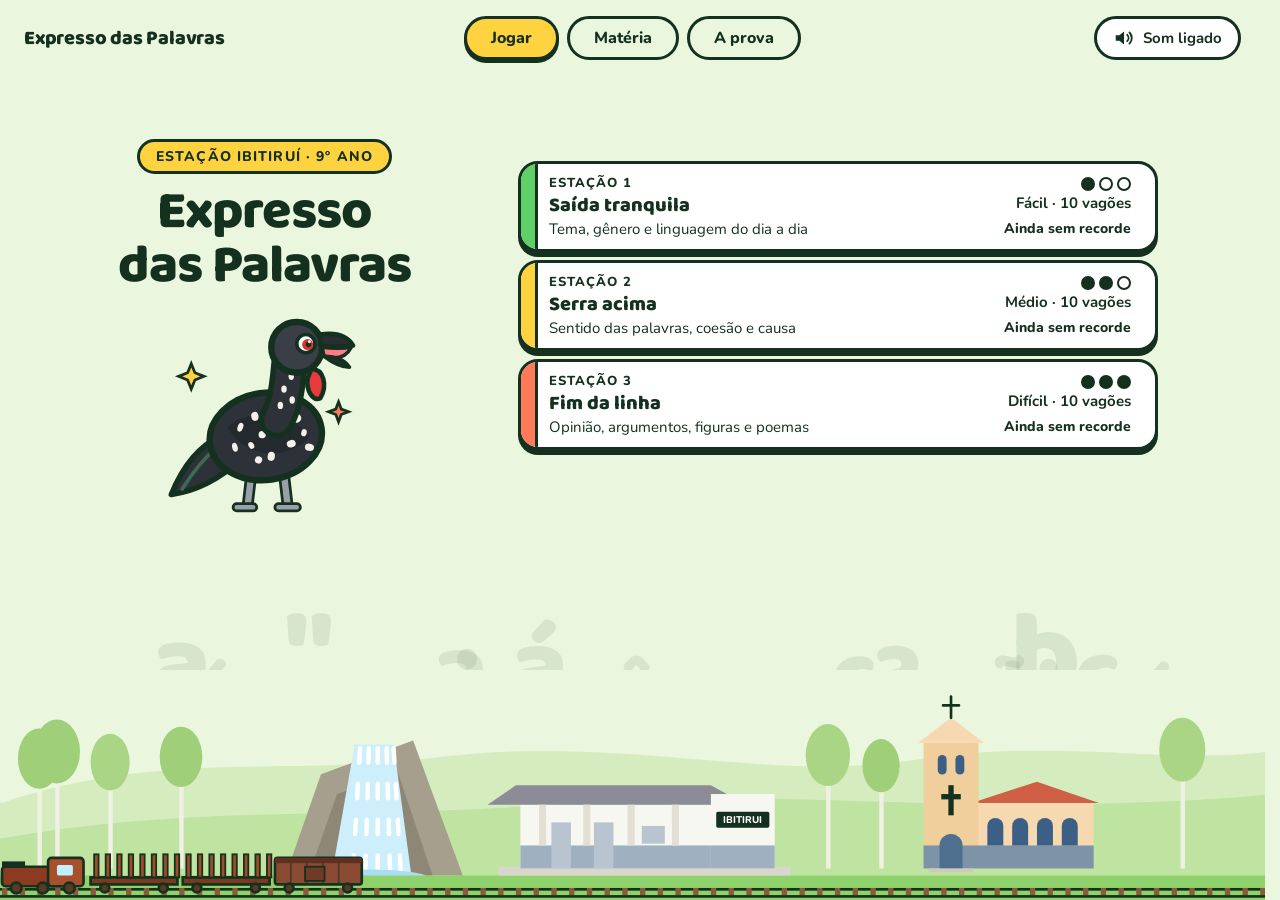
==== commit 0447ab78: "Texto inteiro sem limite de tempo com 3 perguntas e gabarito do Listão do professor - Estação 2: crô" ====
--- a/index.html
+++ b/index.html
@@ -5,13 +5,13 @@
 <meta name="viewport" content="width=device-width, initial-scale=1">
 <title>Expresso das Palavras</title>
 <meta name="description" content="Quiz animado, resumo da matéria e guia da prova de Língua Portuguesa do 9º ano, inspirado em Ibitiruí.">
-<link rel="icon" type="image/svg+xml" href="favicon.svg?v=33">
+<link rel="icon" type="image/svg+xml" href="favicon.svg?v=35">
 <meta name="theme-color" content="#eaf6dd">
 <link rel="preconnect" href="https://fonts.googleapis.com">
 <link rel="preconnect" href="https://fonts.gstatic.com" crossorigin>
 <link href="https://fonts.googleapis.com/css2?family=Baloo+2:wght@700;800&family=Nunito:ital,wght@0,400;0,700;0,800;1,400&display=swap" rel="stylesheet">
-<link rel="stylesheet" href="style.css?v=33">
-<link rel="stylesheet" href="paginas.css?v=33">
+<link rel="stylesheet" href="style.css?v=35">
+<link rel="stylesheet" href="paginas.css?v=35">
 </head>
 <body>
 <div class="fundo" id="fundo" aria-hidden="true"></div>
@@ -145,9 +145,18 @@
 
     <div class="palco">
       <div class="mascote-lateral" data-mascote id="mascote-jogo"></div>
+      <article class="cartao leitura" id="leitura" hidden aria-labelledby="leitura-titulo">
+        <p class="fonte" id="leitura-fonte"></p>
+        <h2 class="leitura-titulo" id="leitura-titulo"></h2>
+        <p class="leitura-autor" id="leitura-autor"></p>
+        <div class="texto-lido" id="leitura-texto"></div>
+        <p class="leitura-aviso">Leia com calma, sem limite de tempo. As 3 perguntas seguintes são sobre este texto e também não têm cronômetro. Você poderá reler o texto durante as perguntas.</p>
+        <button class="btn-grande" id="btn-li" type="button">Li o texto, ver as perguntas</button>
+      </article>
       <article class="cartao" id="cartao">
         <div class="tempo" aria-hidden="true"><i id="barra"></i><span id="tempo-txt">1:00</span></div>
         <p class="fonte" id="fonte"></p>
+        <details class="reler" id="reler" hidden><summary>Reler o texto</summary><div class="texto-lido" id="reler-texto"></div></details>
         <button class="figura" id="figura" type="button" hidden aria-label="Ampliar a imagem"><img id="figura-img" alt=""></button>
         <blockquote class="trecho" id="trecho"></blockquote>
         <h2 class="pergunta" id="pergunta"></h2>
@@ -511,7 +520,7 @@
 </main>
 
 
-<script src="questoes.js?v=33"></script>
-<script src="app.js?v=33"></script>
+<script src="questoes.js?v=35"></script>
+<script src="app.js?v=35"></script>
 </body>
 </html>
--- a/paginas.css
+++ b/paginas.css
@@ -391,3 +391,18 @@
   .topo .marca { justify-self: start; }
   .topo .som { justify-self: end; }
 }
+
+
+/* ===== Texto inteiro para ler, sem cronômetro ===== */
+.leitura { flex: 1; min-width: 0; }
+.leitura-titulo { margin: 0 0 var(--e1); font: 800 clamp(1.75rem, 4vw, 2.5rem)/1.1 var(--titulo); letter-spacing: -.01em; text-wrap: balance; }
+.leitura-autor { margin: 0 0 var(--e5); font-weight: 700; font-size: .9375rem; max-width: 66ch; text-wrap: pretty; }
+.texto-lido { max-width: 66ch; font-size: 1.125rem; line-height: 1.7; }
+.texto-lido p { margin: 0 0 var(--e3); text-wrap: pretty; }
+.leitura-aviso { margin: var(--e5) 0; padding: var(--e3) var(--e4); max-width: 66ch; background: #fff3c4; border: var(--borda); border-radius: var(--r1); font-weight: 700; text-wrap: pretty; }
+.reler { margin: 0 0 var(--e4); background: var(--papel); border: var(--borda); border-radius: var(--r1); }
+.reler summary { min-height: 48px; padding: 0 var(--e4); display: flex; align-items: center; font-weight: 800; cursor: pointer; }
+.reler[open] summary { border-bottom: var(--borda); }
+.reler .texto-lido { padding: var(--e4); max-height: 50vh; overflow: auto; }
+.tempo.sem-tempo { background: #fff3c4; }
+.tempo.sem-tempo i { display: none; }
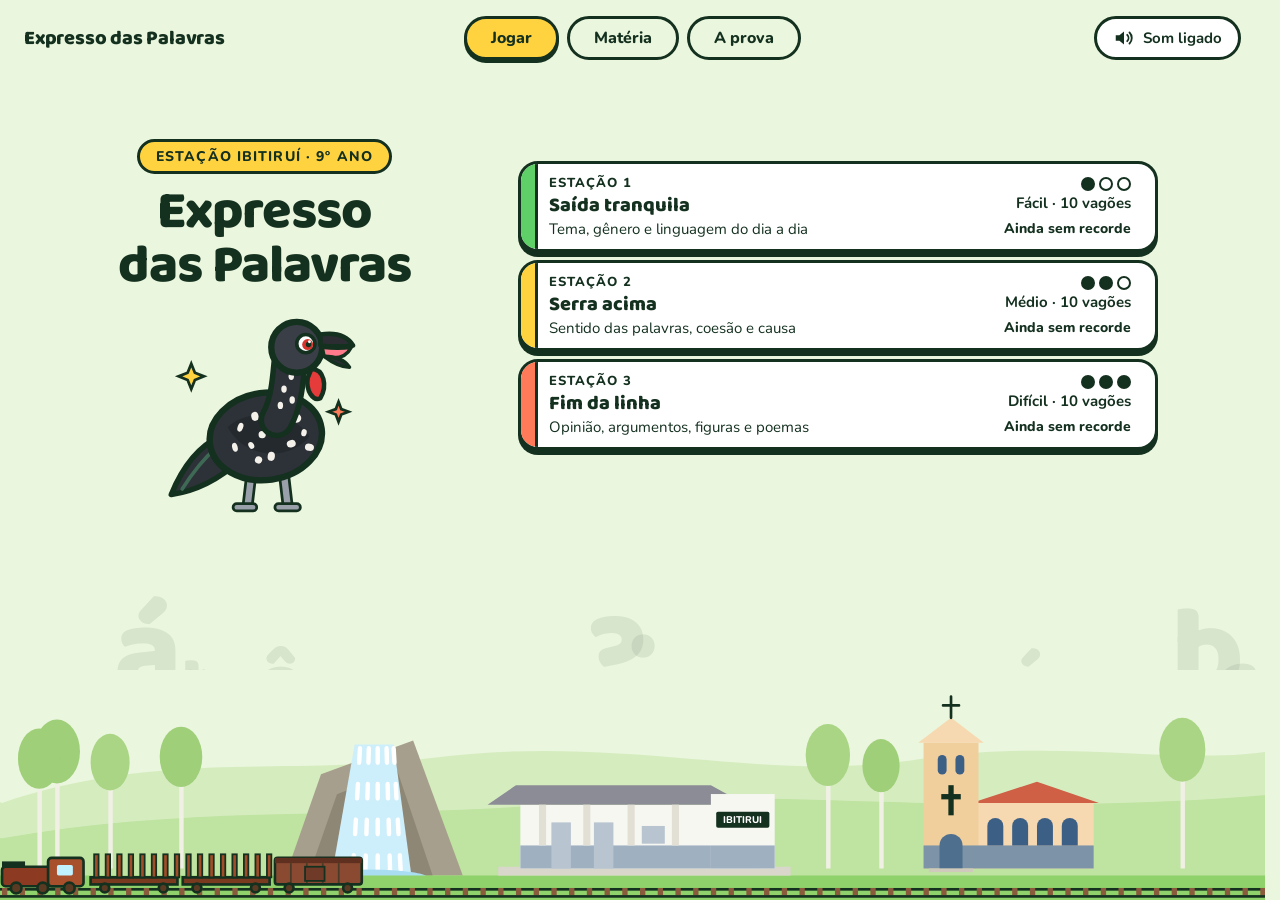
==== commit becb1345: "Um texto inteiro por estação, cada um com 3 perguntas do Listão do professor - Estação 1: notícia e " ====
--- a/index.html
+++ b/index.html
@@ -5,13 +5,13 @@
 <meta name="viewport" content="width=device-width, initial-scale=1">
 <title>Expresso das Palavras</title>
 <meta name="description" content="Quiz animado, resumo da matéria e guia da prova de Língua Portuguesa do 9º ano, inspirado em Ibitiruí.">
-<link rel="icon" type="image/svg+xml" href="favicon.svg?v=35">
+<link rel="icon" type="image/svg+xml" href="favicon.svg?v=37">
 <meta name="theme-color" content="#eaf6dd">
 <link rel="preconnect" href="https://fonts.googleapis.com">
 <link rel="preconnect" href="https://fonts.gstatic.com" crossorigin>
 <link href="https://fonts.googleapis.com/css2?family=Baloo+2:wght@700;800&family=Nunito:ital,wght@0,400;0,700;0,800;1,400&display=swap" rel="stylesheet">
-<link rel="stylesheet" href="style.css?v=35">
-<link rel="stylesheet" href="paginas.css?v=35">
+<link rel="stylesheet" href="style.css?v=37">
+<link rel="stylesheet" href="paginas.css?v=37">
 </head>
 <body>
 <div class="fundo" id="fundo" aria-hidden="true"></div>
@@ -520,7 +520,7 @@
 </main>
 
 
-<script src="questoes.js?v=35"></script>
-<script src="app.js?v=35"></script>
+<script src="questoes.js?v=37"></script>
+<script src="app.js?v=37"></script>
 </body>
 </html>
--- a/paginas.css
+++ b/paginas.css
@@ -406,3 +406,10 @@
 .reler .texto-lido { padding: var(--e4); max-height: 50vh; overflow: auto; }
 .tempo.sem-tempo { background: #fff3c4; }
 .tempo.sem-tempo i { display: none; }
+
+
+/* ===== Textos com subtítulo e imagem ===== */
+.texto-lido h3 { margin: var(--e4) 0 var(--e2); font: 800 1.25rem/1.2 var(--titulo); }
+.texto-lido h3:first-child { margin-top: 0; }
+.texto-fig { margin: var(--e4) 0 0; padding: 0; }
+.texto-fig img { display: block; max-width: 100%; max-height: 340px; width: auto; height: auto; border: var(--borda); border-radius: var(--r1); background: var(--branco); }
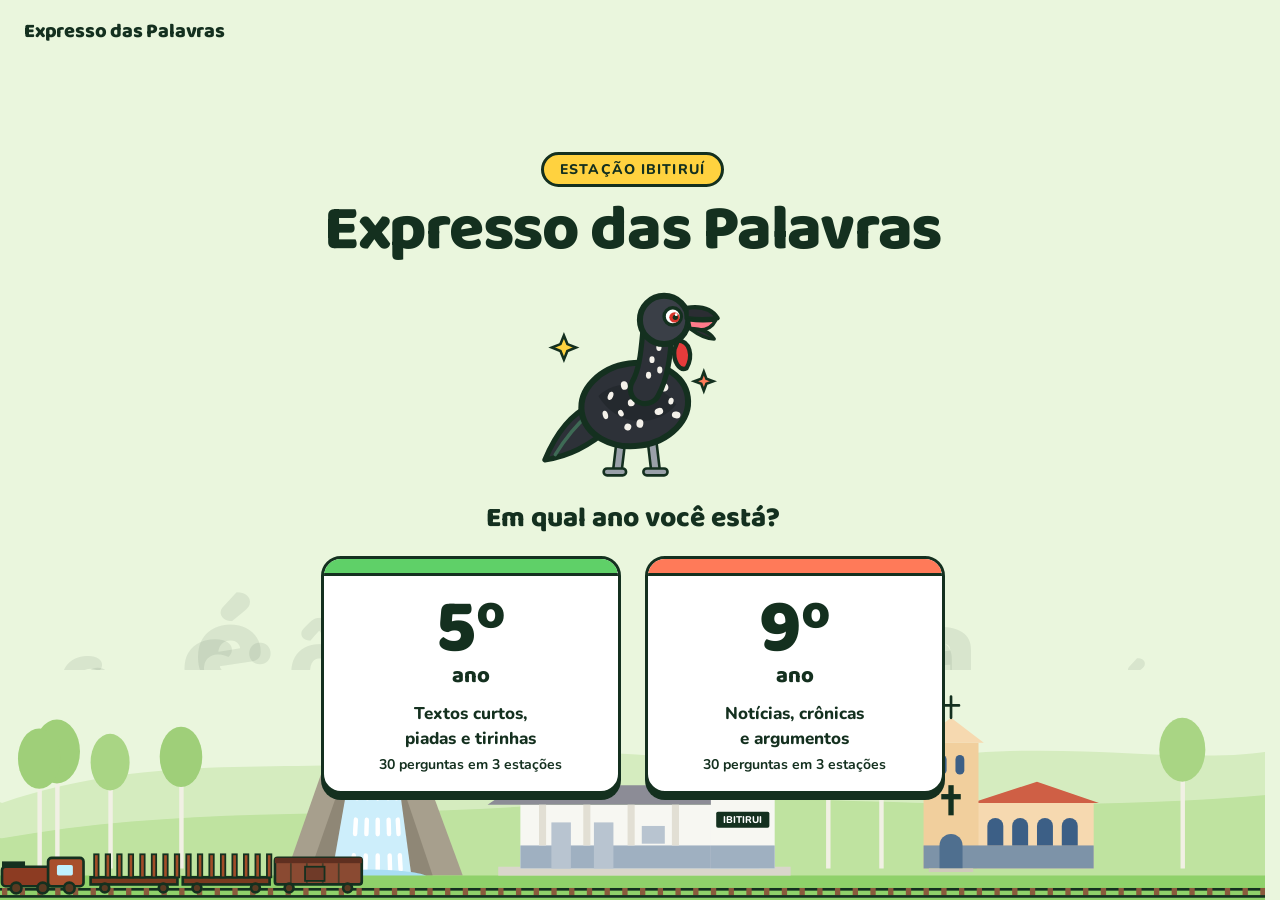
==== commit a578a837: "Versão do 5º ano e página inicial para escolher o ano - index.html vira a página inicial (5º ou 9º a" ====
--- a/index.html
+++ b/index.html
@@ -4,16 +4,16 @@
 <meta charset="utf-8">
 <meta name="viewport" content="width=device-width, initial-scale=1">
 <title>Expresso das Palavras</title>
-<meta name="description" content="Quiz animado, resumo da matéria e guia da prova de Língua Portuguesa do 9º ano, inspirado em Ibitiruí.">
-<link rel="icon" type="image/svg+xml" href="favicon.svg?v=37">
+<meta name="description" content="Quiz animado de Língua Portuguesa para o 5º e o 9º ano, com questões do Saeb e do Paebes, inspirado em Ibitiruí.">
+<link rel="icon" type="image/svg+xml" href="favicon.svg?v=40">
 <meta name="theme-color" content="#eaf6dd">
 <link rel="preconnect" href="https://fonts.googleapis.com">
 <link rel="preconnect" href="https://fonts.gstatic.com" crossorigin>
 <link href="https://fonts.googleapis.com/css2?family=Baloo+2:wght@700;800&family=Nunito:ital,wght@0,400;0,700;0,800;1,400&display=swap" rel="stylesheet">
-<link rel="stylesheet" href="style.css?v=37">
-<link rel="stylesheet" href="paginas.css?v=37">
+<link rel="stylesheet" href="style.css?v=40">
+<link rel="stylesheet" href="paginas.css?v=40">
 </head>
-<body>
+<body class="pagina-inicial">
 <div class="fundo" id="fundo" aria-hidden="true"></div>
 
 <div class="cenario" aria-hidden="true">
@@ -105,422 +105,35 @@
   </g>
 </svg>
 </div>
-<canvas id="confete" aria-hidden="true"></canvas>
-<div class="lightbox" id="lightbox" hidden role="dialog" aria-label="Imagem ampliada"><button type="button" class="lb-fechar" id="lb-fechar">Fechar</button><img id="lb-img" alt=""></div>
 
-<header class="topo">
+<header class="topo topo-simples">
   <span class="marca">Expresso das Palavras</span>
-  <nav class="nav" aria-label="Seções">
-    <button type="button" data-ir="inicio" aria-current="page">Jogar</button>
-    <button type="button" data-ir="materia">Matéria</button>
-    <button type="button" data-ir="prova">A prova</button>
-  </nav>
-  <button class="som" id="btn-som" type="button" aria-pressed="false">
-    <svg viewBox="0 0 24 24" width="22" height="22" aria-hidden="true"><path d="M3 9v6h4l5 4V5L7 9H3z" fill="currentColor"/><path class="ondas" d="M15.5 8.5a5 5 0 0 1 0 7M18 6a8.5 8.5 0 0 1 0 12" fill="none" stroke="currentColor" stroke-width="2" stroke-linecap="round"/><path class="corte" d="M4 4l16 16" stroke="currentColor" stroke-width="2.5" stroke-linecap="round"/></svg>
-    <span id="som-txt">Som ligado</span>
-  </button>
 </header>
 
 <main>
-  <!-- INÍCIO -->
-  <section class="tela ativa" id="inicio" aria-labelledby="t-inicio">
-    <div class="inicio-esq">
-      <p class="etiqueta">Estação Ibitiruí · 9º ano</p>
-      <h1 id="t-inicio">Expresso<br>das Palavras</h1>
-      <div class="mascote-grande" data-mascote></div>
+  <section class="tela ativa" id="escolha" aria-labelledby="t-escolha">
+    <p class="etiqueta">Estação Ibitiruí</p>
+    <h1 id="t-escolha">Expresso das Palavras</h1>
+    <div class="mascote-grande" data-mascote></div>
+    <p class="escolha-pergunta">Em qual ano você está?</p>
+    <div class="anos">
+      <a class="ano-card a5" href="5ano.html">
+        <span class="a-num">5º</span>
+        <span class="a-ano">ano</span>
+        <span class="a-desc">Textos curtos, piadas e tirinhas</span>
+        <span class="a-meta">30 perguntas em 3 estações</span>
+      </a>
+      <a class="ano-card a9" href="9ano.html">
+        <span class="a-num">9º</span>
+        <span class="a-ano">ano</span>
+        <span class="a-desc">Notícias, crônicas e argumentos</span>
+        <span class="a-meta">30 perguntas em 3 estações</span>
+      </a>
     </div>
-    <div class="inicio-texto">
-      <div class="estacoes" id="estacoes"></div>
-      <p class="recorde" id="recorde" hidden></p>
-    </div>
-  </section>
-
-  <!-- JOGO -->
-  <section class="tela" id="jogo" aria-label="Jogo">
-    <div class="placar" role="status" aria-live="polite">
-      <div class="caso"><span id="caso-n">Pergunta 1 de 10</span><div class="trem-prog" id="trem-prog" aria-hidden="true"></div></div>
-      <div class="chip"><small>Pontos</small><b id="pontos">0</b></div>
-      <div class="chip combo" id="chip-combo"><small>Combo</small><b id="combo">x0</b></div>
-    </div>
-
-    <div class="palco">
-      <div class="mascote-lateral" data-mascote id="mascote-jogo"></div>
-      <article class="cartao leitura" id="leitura" hidden aria-labelledby="leitura-titulo">
-        <p class="fonte" id="leitura-fonte"></p>
-        <h2 class="leitura-titulo" id="leitura-titulo"></h2>
-        <p class="leitura-autor" id="leitura-autor"></p>
-        <div class="texto-lido" id="leitura-texto"></div>
-        <p class="leitura-aviso">Leia com calma, sem limite de tempo. As 3 perguntas seguintes são sobre este texto e também não têm cronômetro. Você poderá reler o texto durante as perguntas.</p>
-        <button class="btn-grande" id="btn-li" type="button">Li o texto, ver as perguntas</button>
-      </article>
-      <article class="cartao" id="cartao">
-        <div class="tempo" aria-hidden="true"><i id="barra"></i><span id="tempo-txt">1:00</span></div>
-        <p class="fonte" id="fonte"></p>
-        <details class="reler" id="reler" hidden><summary>Reler o texto</summary><div class="texto-lido" id="reler-texto"></div></details>
-        <button class="figura" id="figura" type="button" hidden aria-label="Ampliar a imagem"><img id="figura-img" alt=""></button>
-        <blockquote class="trecho" id="trecho"></blockquote>
-        <h2 class="pergunta" id="pergunta"></h2>
-        <div class="alts" id="alts" role="group" aria-labelledby="pergunta"></div>
-        <div class="retorno" id="retorno" hidden>
-          <p class="retorno-titulo" id="retorno-titulo"></p>
-          <p class="retorno-texto" id="retorno-texto"></p>
-          <button class="btn-grande btn-prox" id="btn-prox" type="button">Próxima pergunta</button>
-        </div>
-      </article>
-    </div>
-  </section>
-
-  <!-- FIM -->
-  <section class="tela" id="fim" aria-labelledby="t-fim">
-    <div class="mascote-grande" data-mascote id="mascote-fim"></div>
-    <div class="fim-texto">
-      <p class="etiqueta">Fim da linha</p>
-      <h2 id="t-fim">Maquinista em Treino</h2>
-      <p class="lead" id="fim-resumo"></p>
-      <div class="numeros">
-        <div class="chip"><small>Pontos</small><b id="fim-pontos">0</b></div>
-        <div class="chip"><small>Acertos</small><b id="fim-acertos">0</b></div>
-        <div class="chip"><small>Maior combo</small><b id="fim-combo">0</b></div>
-      </div>
-      <div class="revise" id="revise" hidden>
-        <h3>Pra revisar</h3>
-        <ul id="revise-lista"></ul>
-        <button class="btn-mini" type="button" data-ir="materia">Abrir a matéria</button>
-      </div>
-      <div class="acoes-fim">
-        <button class="btn-grande" id="btn-again" type="button">Jogar de novo</button>
-        <button class="btn-sec" id="btn-outra" type="button" hidden>Ir para a Estação 2</button>
-      </div>
-    </div>
-  </section>
-
-  <!-- MATÉRIA -->
-  <section class="tela pagina" id="materia" aria-labelledby="t-materia">
-    <p class="etiqueta">Matéria</p>
-    <h2 id="t-materia" class="tit-pag">O que a prova cobra de Português, sem enrolação</h2>
-    <p class="lead">São 14 temas que aparecem sempre. Abra um por vez, leia o resumo, veja o exemplo e treine no quiz.</p>
-
-    <div class="topicos">
-
-      <details class="topico" name="mat">
-        <summary><span class="num">1</span><span class="tt">Tema e tese</span><span class="cod">D6 e D7</span></summary>
-        <div class="corpo">
-          <p class="resumo"><strong>Tema</strong> é o assunto de que o texto fala, dito em poucas palavras. <strong>Tese</strong> é a ideia que o autor defende sobre esse assunto, ou seja, a opinião dele.</p>
-          <div class="caixa como"><h4>Como cai na prova</h4><p>"Qual é o assunto do texto?", "O tema do texto é", "A ideia defendida pelo autor é".</p></div>
-          <div class="caixa exemplo"><h4>Exemplo</h4><p>Na notícia sobre o filtro do TikTok, o tema são os distúrbios de imagem na sociedade atual. A tese é que as redes sociais pioram esses distúrbios.</p></div>
-          <div class="caixa dica"><h4>Truque</h4><p>Tema responde "sobre o quê?". Tese responde "o que o autor pensa sobre isso?". Desconfie de alternativa que é só um detalhe: o tema abrange o texto inteiro.</p></div>
-          <button class="btn-mini treinar" type="button" data-cod="D6">Treinar este tema</button>
-        </div>
-      </details>
-
-      <details class="topico" name="mat">
-        <summary><span class="num">2</span><span class="tt">Argumentos</span><span class="cod">D8</span></summary>
-        <div class="corpo">
-          <p class="resumo">Argumento é a razão que sustenta a tese. Os tipos mais cobrados são: <strong>autoridade</strong> (fala de especialista), <strong>exemplificação</strong> (um caso concreto), <strong>comparação</strong>, <strong>causa e consequência</strong>, <strong>alusão histórica</strong> (referência ao passado), <strong>senso comum</strong> (ideia que quase todo mundo aceita sem precisar de prova) e <strong>dados</strong> (números e pesquisas).</p>
-          <div class="caixa como"><h4>Como cai na prova</h4><p>"O trecho é um tipo de argumento de", "Qual argumento sustenta a tese?".</p></div>
-          <div class="caixa exemplo"><h4>Exemplo</h4><p>A fala de uma cirurgiã plástica sobre os pacientes que chegam ao consultório é argumento de autoridade. Já "o Carnaval, o Réveillon e o Rock in Rio motivam os turistas" é exemplificação.</p></div>
-          <div class="caixa dica"><h4>Truque</h4><p>Veja quem está falando. Médico, professor, pesquisador ou instituição quer dizer autoridade. Nome de evento ou caso real quer dizer exemplo.</p></div>
-          <button class="btn-mini treinar" type="button" data-cod="D8">Treinar este tema</button>
-        </div>
-      </details>
-
-      <details class="topico" name="mat">
-        <summary><span class="num">3</span><span class="tt">Quem é quem no texto</span><span class="cod">D2</span></summary>
-        <div class="corpo">
-          <p class="resumo">Para não repetir palavras, o texto usa pronomes e outros termos que retomam o que já foi dito. Descobrir a quem a palavra se refere é seguir a pista para trás.</p>
-          <dl class="lista-def">
-            <dt>que</dt><dd>pode ser trocado por "o qual", "a qual", "os quais", "as quais".</dd>
-            <dt>cujo</dt><dd>indica posse: "o aluno cujo caderno sumiu".</dd>
-            <dt>onde</dt><dd>indica lugar: "a livraria onde ela entrou".</dd>
-            <dt>quem</dt><dd>refere-se a pessoa e vem depois de preposição: "o amigo com quem saí".</dd>
-          </dl>
-          <div class="caixa como"><h4>Como cai na prova</h4><p>"A palavra destacada se refere a", "O termo em destaque pode ser substituído por".</p></div>
-          <div class="caixa exemplo"><h4>Exemplo</h4><p>Em "livrar-me logo <mark>dele</mark>", a palavra "dele" retoma o menino. Em "um filtro, <mark>que</mark> vem sendo chamado de galã de novela", o "que" retoma o filtro e equivale a "o qual".</p></div>
-          <div class="caixa dica"><h4>Truque</h4><p>Troque a palavra pela alternativa e releia a frase. Se o sentido continuar o mesmo, achou.</p></div>
-          <button class="btn-mini treinar" type="button" data-cod="D2">Treinar este tema</button>
-        </div>
-      </details>
-
-      <details class="topico" name="mat">
-        <summary><span class="num">4</span><span class="tt">Sentido das palavras</span><span class="cod">D3</span></summary>
-        <div class="corpo">
-          <p class="resumo">Uma mesma palavra muda de sentido conforme o contexto. A prova pede que você descubra o significado pelas pistas ao redor, sem usar o dicionário.</p>
-          <div class="caixa como"><h4>Como cai na prova</h4><p>"No trecho, a palavra em destaque significa", "tem o sentido de".</p></div>
-          <div class="caixa exemplo"><h4>Exemplo</h4><p>Na carta aberta, "o turismo é a <mark>alavanca</mark> para o resgate da cidade". Alavanca é a ferramenta que ajuda a levantar algo. No texto, vira o que dá impulso: um incentivo.</p></div>
-          <div class="caixa dica"><h4>Truque</h4><p>Leia a frase inteira, substitua a palavra por cada alternativa e veja qual encaixa sem mudar a ideia.</p></div>
-          <button class="btn-mini treinar" type="button" data-cod="D3">Treinar este tema</button>
-        </div>
-      </details>
-
-      <details class="topico" name="mat">
-        <summary><span class="num">5</span><span class="tt">Efeitos de sentido e figuras de linguagem</span><span class="cod">D18</span></summary>
-        <div class="corpo">
-          <p class="resumo">Quem escreve escolhe palavras para causar um efeito no leitor. Conhecer as figuras de linguagem ajuda a nomear esse efeito.</p>
-          <dl class="lista-def">
-            <dt>Gradação</dt><dd>palavras em ordem crescente (ou decrescente) de intensidade.</dd>
-            <dt>Hipérbole</dt><dd>exagero para dar ênfase.</dd>
-            <dt>Metáfora</dt><dd>comparação sem o "como": "o turismo é a alavanca".</dd>
-            <dt>Prosopopeia</dt><dd>ações humanas dadas a seres que não são humanos: "o vento sussurrava".</dd>
-            <dt>Eufemismo</dt><dd>suavizar algo duro: "ele nos deixou", no lugar de "morreu".</dd>
-            <dt>Diminutivo</dt><dd>pode mostrar afetividade, tamanho pequeno ou até ironia. O contexto diz qual.</dd>
-            <dt>Sentido figurado</dt><dd>a palavra não vale pelo sentido do dicionário, e sim pela ideia que sugere.</dd>
-          </dl>
-          <div class="caixa como"><h4>Como cai na prova</h4><p>"O efeito de sentido de", "A expressão sugere", "A figura de linguagem usada é".</p></div>
-          <div class="caixa exemplo"><h4>Exemplo</h4><p>"Não arruma os brinquedos, a cama, o armário, nada!" é uma gradação, porque a bronca vai crescendo. "Podem voar mundos, morrer astros" é hipérbole. "Um livro te pega" usa o verbo pegar no sentido figurado: envolver emocionalmente.</p></div>
-          <div class="caixa dica"><h4>Truque</h4><p>Pergunte a si mesmo qual impressão aquela escolha de palavras provoca em quem lê.</p></div>
-          <button class="btn-mini treinar" type="button" data-cod="D18">Treinar este tema</button>
-        </div>
-      </details>
-
-      <details class="topico" name="mat">
-        <summary><span class="num">6</span><span class="tt">Pontuação que diz algo</span><span class="cod">D17</span></summary>
-        <div class="corpo">
-          <p class="resumo">Os sinais de pontuação não são enfeite: eles mostram emoção, dúvida e intenção.</p>
-          <dl class="lista-def">
-            <dt>!</dt><dd>espanto, surpresa, alegria, indignação ou ordem.</dd>
-            <dt>?</dt><dd>dúvida ou pergunta, às vezes só provocação.</dd>
-            <dt>...</dt><dd>suspense, hesitação ou ideia que fica no ar.</dd>
-            <dt>" "</dt><dd>fala de alguém, ironia ou palavra estrangeira.</dd>
-            <dt>:</dt><dd>anuncia uma explicação, uma lista ou uma fala.</dd>
-            <dt>travessão</dt><dd>marca a fala de cada personagem num diálogo.</dd>
-          </dl>
-          <div class="caixa como"><h4>Como cai na prova</h4><p>"O uso do ponto de exclamação nesse trecho", "As reticências indicam".</p></div>
-          <div class="caixa exemplo"><h4>Exemplo</h4><p>"Parecia que ele não tinha percebido o que pedira<mark>!</mark>" O ponto de exclamação expressa espanto e incredulidade.</p></div>
-          <div class="caixa dica"><h4>Truque</h4><p>Leia a frase em voz alta, com a entonação do sinal. A emoção aparece sozinha.</p></div>
-          <button class="btn-mini treinar" type="button" data-cod="D17">Treinar este tema</button>
-        </div>
-      </details>
-
-      <details class="topico" name="mat">
-        <summary><span class="num">7</span><span class="tt">Fato e opinião</span><span class="cod">D14</span></summary>
-        <div class="corpo">
-          <p class="resumo"><strong>Fato</strong> é o que pode ser comprovado: acontecimento, data, número. <strong>Opinião</strong> é um julgamento pessoal: gosto, impressão, generalização.</p>
-          <div class="caixa como"><h4>Como cai na prova</h4><p>"Há, predominantemente, uma opinião no trecho", "Qual trecho apresenta um fato?".</p></div>
-          <div class="caixa exemplo"><h4>Exemplo</h4><p>"O detetive Poirot jantava com seu amigo Bonnington" é fato. "Os homens geralmente pedem a mesma coisa" é opinião, porque generaliza e ninguém comprovou.</p></div>
-          <div class="caixa dica"><h4>Truque</h4><p>Pergunte se dá pra conferir. Palavras como "acho", "parece", "geralmente", "melhor" e "ótimo" costumam indicar opinião.</p></div>
-          <button class="btn-mini treinar" type="button" data-cod="D14">Treinar este tema</button>
-        </div>
-      </details>
-
-      <details class="topico" name="mat">
-        <summary><span class="num">8</span><span class="tt">Tipos de linguagem</span><span class="cod">D13</span></summary>
-        <div class="corpo">
-          <p class="resumo">A linguagem muda conforme quem fala, com quem fala e em que situação.</p>
-          <dl class="lista-def">
-            <dt>Formal</dt><dd>vocabulário cuidadoso, sem gírias, de acordo com a norma culta. Aparece em campanhas, leis e notícias.</dd>
-            <dt>Informal ou coloquial</dt><dd>gírias, abreviações ("pra", "tá"), tratamento íntimo como "você" e "te".</dd>
-            <dt>Regional</dt><dd>palavras e jeitos de falar típicos de uma região.</dd>
-            <dt>Científica</dt><dd>termos técnicos e precisão.</dd>
-          </dl>
-          <div class="caixa como"><h4>Como cai na prova</h4><p>"A linguagem utilizada é", "Que marcas mostram quem fala e com quem fala?".</p></div>
-          <div class="caixa exemplo"><h4>Exemplo</h4><p>"Para doar sangue, é preciso ter de 16 a 69 anos" é linguagem formal: texto institucional, sem gíria. Já "às vezes um livro te pega" é informal.</p></div>
-          <div class="caixa dica"><h4>Truque</h4><p>Imagine alguém falando aquela frase. Se soaria natural numa conversa com amigos, é informal.</p></div>
-          <button class="btn-mini treinar" type="button" data-cod="D13">Treinar este tema</button>
-        </div>
-      </details>
-
-      <details class="topico" name="mat">
-        <summary><span class="num">9</span><span class="tt">Causa e consequência</span><span class="cod">D11</span></summary>
-        <div class="corpo">
-          <p class="resumo">A <strong>causa</strong> é o motivo, e a <strong>consequência</strong> é o resultado. Muitas perguntas começam com "porque" e pedem a razão de uma atitude.</p>
-          <div class="caixa como"><h4>Como cai na prova</h4><p>"O personagem fez isso porque", "Qual foi a consequência de".</p></div>
-          <div class="caixa exemplo"><h4>Exemplo</h4><p>Poirot desconfiou de que o velho cliente tinha sido assassinado. Por isso procurou o médico dele. A desconfiança é a causa, e a visita ao médico é a consequência.</p></div>
-          <div class="caixa dica"><h4>Truque</h4><p>Volte ao texto e ache o ponto em que a atitude acontece. A razão costuma estar logo antes.</p></div>
-          <button class="btn-mini treinar" type="button" data-cod="D11">Treinar este tema</button>
-        </div>
-      </details>
-
-      <details class="topico" name="mat">
-        <summary><span class="num">10</span><span class="tt">Conectivos e relações lógicas</span><span class="cod">D15</span></summary>
-        <div class="corpo">
-          <p class="resumo">Conjunções e advérbios ligam as ideias e dizem como elas se relacionam.</p>
-          <dl class="lista-def">
-            <dt>Adição</dt><dd>e, também, além disso.</dd>
-            <dt>Oposição</dt><dd>mas, porém, contudo, todavia.</dd>
-            <dt>Explicação ou causa</dt><dd>pois, porque, já que.</dd>
-            <dt>Conclusão</dt><dd>logo, portanto, então.</dd>
-            <dt>Alternância</dt><dd>ou, ora... ora.</dd>
-            <dt>Conformidade</dt><dd>segundo, conforme, de acordo com.</dd>
-            <dt>Condição</dt><dd>se, caso, desde que.</dd>
-            <dt>Finalidade</dt><dd>para, a fim de que.</dd>
-          </dl>
-          <div class="caixa como"><h4>Como cai na prova</h4><p>"Os termos destacados estabelecem uma relação de", "A palavra mas indica".</p></div>
-          <div class="caixa exemplo"><h4>Exemplo</h4><p>"Examinando <mark>ora</mark> um livro, <mark>ora</mark> outro": o ora... ora indica alternância.</p></div>
-          <div class="caixa dica"><h4>Truque</h4><p>Substitua o conectivo por um da lista e veja se a frase continua fazendo sentido.</p></div>
-        </div>
-      </details>
-
-      <details class="topico" name="mat">
-        <summary><span class="num">11</span><span class="tt">Modalização</span><span class="cod">EF89LP16</span></summary>
-        <div class="corpo">
-          <p class="resumo">Modalizadores mostram como o autor encara o que diz: com certeza, com dúvida, como obrigação ou como necessidade.</p>
-          <dl class="lista-def">
-            <dt>Obrigação</dt><dd>deve, tem que, é obrigatório.</dd>
-            <dt>Necessidade</dt><dd>é necessário, precisa, é preciso.</dd>
-            <dt>Possibilidade</dt><dd>talvez, pode ser, possivelmente.</dd>
-            <dt>Certeza</dt><dd>com certeza, evidentemente, sem dúvida.</dd>
-            <dt>Apreciação</dt><dd>felizmente, infelizmente, lamentavelmente. Mostram uma avaliação pessoal, ou seja, subjetividade.</dd>
-          </dl>
-          <div class="caixa como"><h4>Como cai na prova</h4><p>"A expressão destacada é um modalizador de".</p></div>
-          <div class="caixa exemplo"><h4>Exemplo</h4><p>"<mark>É necessário</mark> identificar esses distúrbios" é modalizador de necessidade.</p></div>
-          <div class="caixa dica"><h4>Truque</h4><p>Pergunte que atitude o autor mostra diante da informação: certeza, dúvida, dever ou opinião.</p></div>
-          <button class="btn-mini treinar" type="button" data-cod="EF89LP16">Treinar este tema</button>
-        </div>
-      </details>
-
-      <details class="topico" name="mat">
-        <summary><span class="num">12</span><span class="tt">Gênero e finalidade</span><span class="cod">D12 e D16</span></summary>
-        <div class="corpo">
-          <p class="resumo">Cada gênero textual existe para um fim. Para achar a finalidade, pense em quem escreve, para quem e para quê.</p>
-          <dl class="lista-def">
-            <dt>Notícia e reportagem</dt><dd>informar.</dd>
-            <dt>Propaganda e anúncio</dt><dd>persuadir, convencer a comprar ou a agir.</dd>
-            <dt>Tirinha, charge e cartum</dt><dd>divertir e criticar.</dd>
-            <dt>Crônica</dt><dd>refletir sobre o cotidiano, com humor ou emoção.</dd>
-            <dt>Carta aberta</dt><dd>reivindicar e argumentar em público.</dd>
-            <dt>Poema</dt><dd>expressar emoções com linguagem poética.</dd>
-            <dt>Conto</dt><dd>narrar uma história e entreter.</dd>
-            <dt>Receita e manual</dt><dd>instruir.</dd>
-            <dt>Fábula</dt><dd>contar uma história curta, com animais, que termina em lição de moral.</dd>
-            <dt>Resenha</dt><dd>apresentar e avaliar uma obra, como um livro ou um filme.</dd>
-          </dl>
-          <div class="caixa como"><h4>Como cai na prova</h4><p>"A finalidade desse texto é", "O gênero do texto é", "Esse texto foi escrito para".</p></div>
-          <div class="caixa exemplo"><h4>Exemplo</h4><p>O anúncio de chocolate quer persuadir o leitor a comprar. A crônica de Tatiana Belinky quer refletir de forma poética e emocionar.</p></div>
-          <div class="caixa dica"><h4>Truque</h4><p>Se tem preço, marca ou convite, é propaganda. Se tem fala de especialista e dados, é notícia ou reportagem.</p></div>
-          <button class="btn-mini treinar" type="button" data-cod="D12">Treinar este tema</button>
-        </div>
-      </details>
-
-      <details class="topico" name="mat">
-        <summary><span class="num">13</span><span class="tt">Comparar textos</span><span class="cod">D20 e D21</span></summary>
-        <div class="corpo">
-          <p class="resumo">Dois textos podem falar do mesmo tema de jeitos diferentes. Compare o gênero, a linguagem, o público e a opinião de cada um.</p>
-          <div class="caixa como"><h4>Como cai na prova</h4><p>"Qual é a informação em comum nesses textos?", "Esses textos apresentam ideias".</p></div>
-          <div class="caixa exemplo"><h4>Exemplo</h4><p>Uma tirinha e uma carta aberta sobre o Rio de Janeiro têm o mesmo tema, a cidade, mas gêneros diferentes. Os autores mostram pontos de vista que se completam.</p></div>
-          <div class="caixa dica"><h4>Truque</h4><p>Primeiro responda "do que os dois falam?". Só depois pergunte "o que cada um pensa?".</p></div>
-        </div>
-      </details>
-
-      <details class="topico" name="mat">
-        <summary><span class="num">14</span><span class="tt">Narrativa e inferência</span><span class="cod">D10 e D4</span></summary>
-        <div class="corpo">
-          <p class="resumo">Narrativa tem personagens, tempo, lugar, enredo e narrador. O <strong>conflito</strong> é o problema que move a história. O narrador em <strong>1ª pessoa</strong> participa dos fatos ("eu"), e o em <strong>3ª pessoa</strong> conta de fora ("ele"). Inferir é entender o que o texto sugere sem dizer com todas as letras.</p>
-          <div class="caixa como"><h4>Como cai na prova</h4><p>"O ponto de partida da história foi", "Qual é o conflito?", "Entende-se que o eu poético".</p></div>
-          <div class="caixa exemplo"><h4>Exemplo</h4><p>Na crônica "Onde já se viu?", tudo começa com um menino de rua numa livraria pedindo um livro. No poema "Fanatismo", entende-se que o eu poético se prende à pessoa amada de forma intensa.</p></div>
-          <div class="caixa dica"><h4>Truque</h4><p>A inferência precisa ter apoio no texto. Se você teve que inventar, não é a resposta.</p></div>
-        </div>
-      </details>
-
-    </div>
-    <div class="fecho"><button class="btn-grande" type="button" data-ir="inicio">Ir para o quiz</button></div>
-  </section>
-
-  <!-- A PROVA -->
-  <section class="tela pagina" id="prova" aria-labelledby="t-prova">
-    <p class="etiqueta">A prova</p>
-    <h2 id="t-prova" class="tit-pag">Como funciona a prova, passo a passo</h2>
-    <p class="lead">Saber a matéria é metade do caminho. A outra metade é entender como a questão é montada.</p>
-
-    <div class="bloco">
-      <h3>O que é</h3>
-      <div class="texto-branco">
-      <p>O <strong>Saeb</strong> (Sistema de Avaliação da Educação Básica) é a avaliação nacional. O <strong>Paebes</strong> (Programa de Avaliação da Educação Básica do Espírito Santo) é a avaliação em larga escala capixaba, ligada ao Saeb. Ela acompanha a aprendizagem dos estudantes e ajuda a orientar políticas públicas e a melhoria do ensino.</p>
-      <p>As questões do Paebes são elaboradas pelo CAEd, da Universidade Federal de Juiz de Fora, e seguem os mesmos descritores e habilidades do Saeb. O Listão deste jogo é o Preparatório SAEB do 9º ano, da SEDUC.</p>
-      </div>
-    </div>
-
-    <div class="bloco">
-      <h3>Como é uma questão</h3>
-      <div class="anatomia" aria-label="Exemplo de questão com as partes indicadas">
-        <div class="parte"><span class="rotulo">1. Texto-base</span><p class="amostra">"Para doar sangue, é preciso ter de 16 a 69 anos, desde que a primeira doação tenha sido feita até 60 anos."</p><small>Vem com a fonte. Em textos longos, as linhas são numeradas para você achar o trecho.</small></div>
-        <div class="parte"><span class="rotulo">2. Comando</span><p class="amostra">Nesse trecho, a linguagem utilizada é</p><small>É a pergunta. Sublinhe a palavra que diz o que ela quer.</small></div>
-        <div class="parte"><span class="rotulo">3. Alternativas</span><p class="amostra">A) formal. B) científica. C) regional. D) coloquial.</p><small>São sempre quatro, de A a D, e só uma está certa.</small></div>
-        <div class="parte"><span class="rotulo">4. Descritor</span><p class="amostra">D13: identificar as marcas linguísticas que evidenciam o locutor e o interlocutor de um texto.</p><small>Cada questão testa uma habilidade. Você não vê o código na prova, mas ele guia a pergunta.</small></div>
-      </div>
-    </div>
-
-    <div class="bloco">
-      <h3>Passo a passo na hora H</h3>
-      <ol class="passos">
-        <li><strong>Leia o texto até o fim.</strong> Sem pressa na primeira leitura. Olhe o título, a fonte e as imagens.</li>
-        <li><strong>Leia o comando e sublinhe o que ele pede.</strong> Tema, finalidade, sentido, argumento, causa: cada palavra aponta para uma habilidade.</li>
-        <li><strong>Volte ao trecho citado.</strong> Se a pergunta traz uma linha ou uma frase, releia em volta dela.</li>
-        <li><strong>Elimine as alternativas erradas.</strong> Quase sempre duas saem rápido. Sobram duas para comparar com calma.</li>
-        <li><strong>Confira e marque.</strong> Releia o comando e a alternativa escolhida. Não deixe questão em branco.</li>
-      </ol>
-    </div>
-
-    <div class="bloco">
-      <h3>Armadilhas mais comuns</h3>
-      <ul class="armadilhas">
-        <li><strong>Verdade que não responde.</strong> A alternativa está certa em relação ao texto, mas não responde ao que foi perguntado.</li>
-        <li><strong>Detalhe no lugar do tema.</strong> O tema vale para o texto todo, e não para um parágrafo.</li>
-        <li><strong>Palavras extremas.</strong> "Sempre", "nunca" e "apenas" costumam deixar a alternativa falsa.</li>
-        <li><strong>Alternativas parecidas.</strong> Compare palavra por palavra: a diferença está num detalhe.</li>
-        <li><strong>Inventar demais.</strong> Em inferência, a resposta tem apoio no texto, e não na sua imaginação.</li>
-      </ul>
-    </div>
-
-    <div class="bloco">
-      <h3>Palavras do comando e o que elas pedem</h3>
-      <div class="tabela-rol" role="region" aria-label="Palavras do comando" tabindex="0">
-        <table class="tabela">
-          <thead><tr><th>Se a pergunta diz</th><th>Ela quer</th></tr></thead>
-          <tbody>
-            <tr><td>"O assunto" ou "o tema"</td><td>a ideia central do texto inteiro</td></tr>
-            <tr><td>"A finalidade" ou "foi escrito para"</td><td>o objetivo: informar, persuadir, emocionar, instruir</td></tr>
-            <tr><td>"No trecho..., a palavra destacada"</td><td>o sentido pelo contexto, ou a quem ela se refere</td></tr>
-            <tr><td>"O efeito de sentido" ou "sugere"</td><td>a impressão que a escolha de palavras causa</td></tr>
-            <tr><td>"Pode ser substituído por"</td><td>um termo de mesmo sentido que encaixa na frase</td></tr>
-            <tr><td>"Tipo de argumento"</td><td>o nome do recurso usado para convencer</td></tr>
-            <tr><td>"Porque" ou "motivo"</td><td>a causa de um fato ou de uma atitude</td></tr>
-            <tr><td>"Em comum" ou "comparando os textos"</td><td>o que os dois textos compartilham ou o que muda entre eles</td></tr>
-          </tbody>
-        </table>
-      </div>
-    </div>
-
-    <div class="bloco">
-      <h3>As habilidades do Paebes, por família</h3>
-      <div class="texto-branco"><p>O Listão usa os códigos do Saeb, como D2 e D18. O Paebes usa códigos como D037_P. O texto da habilidade é o mesmo, só o número muda.</p></div>
-      <div class="familias">
-        <div class="familia f1"><h4>Localizar e interpretar</h4><ul>
-          <li>D021: localizar informações explícitas</li>
-          <li>D023: inferir informação implícita</li>
-          <li>D022: inferir o sentido de uma palavra ou expressão</li>
-          <li>D027: diferenciar partes principais das secundárias</li>
-          <li>D028: identificar o tema</li>
-          <li>D057: interpretar texto com material gráfico</li></ul></div>
-        <div class="familia f2"><h4>Gêneros e comparação</h4><ul>
-          <li>D016: identificar a finalidade de textos</li>
-          <li>D017: identificar o gênero</li>
-          <li>D019: comparar formas de tratar uma informação</li>
-          <li>D033: reconhecer posições distintas sobre o mesmo tema</li></ul></div>
-        <div class="familia f3"><h4>Argumentação e opinião</h4><ul>
-          <li>D032: identificar a tese</li>
-          <li>D055: relacionar tese e argumentos</li>
-          <li>D038: distinguir fato de opinião</li></ul></div>
-        <div class="familia f4"><h4>Coesão e efeitos de sentido</h4><ul>
-          <li>D037: repetições e substituições que dão continuidade</li>
-          <li>D039: relações lógico-discursivas</li>
-          <li>D025: efeito da pontuação e de outras notações</li>
-          <li>D053: efeito da escolha de palavra ou expressão</li>
-          <li>D043: efeito dos recursos estilísticos</li>
-          <li>D102: efeito de recursos ortográficos e morfossintáticos</li>
-          <li>D103: marcas linguísticas do locutor e do interlocutor</li></ul></div>
-        <div class="familia f5"><h4>Narrativa e humor</h4><ul>
-          <li>D030: conflito gerador do enredo e elementos da narrativa</li>
-          <li>D024: efeitos de ironia ou humor</li></ul></div>
-      </div>
-    </div>
-
-    <p class="credito texto-branco">Fontes: Coletânea de Itens Paebes 2024 (Secretaria de Estado da Educação do Espírito Santo, com itens do CAEd/UFJF) e Preparatório SAEB, 9º ano, 2025 (SEDUC).</p>
-    <div class="fecho"><button class="btn-grande" type="button" data-ir="inicio">Treinar no quiz</button></div>
   </section>
 </main>
 
-
-<script src="questoes.js?v=37"></script>
-<script src="app.js?v=37"></script>
+<script src="mascote.js?v=40"></script>
+<script src="inicio.js?v=40"></script>
 </body>
 </html>
--- a/paginas.css
+++ b/paginas.css
@@ -413,3 +413,53 @@
 .texto-lido h3:first-child { margin-top: 0; }
 .texto-fig { margin: var(--e4) 0 0; padding: 0; }
 .texto-fig img { display: block; max-width: 100%; max-height: 340px; width: auto; height: auto; border: var(--borda); border-radius: var(--r1); background: var(--branco); }
+
+/* ===== Dois anos: cabeçalho com link, selo do ano e página inicial ===== */
+a.marca { color: inherit; text-decoration: none; display: inline-flex; align-items: center; gap: var(--e2); }
+a.marca:hover { text-decoration: underline; }
+.marca .ano { padding: 2px var(--e3); background: var(--amarelo); border: 2px solid var(--ink); border-radius: var(--r3); font: 800 .75rem var(--corpo); letter-spacing: .04em; }
+.topo-dir { display: flex; align-items: center; gap: var(--e2); justify-self: end; }
+.trocar-ano {
+  min-height: 44px; display: inline-flex; align-items: center; padding: 0 var(--e4);
+  background: var(--branco); color: var(--ink); border: var(--borda); border-radius: var(--r3);
+  font: 800 .9375rem var(--corpo); text-decoration: none; white-space: nowrap;
+}
+.trocar-ano:hover { background: var(--amarelo); }
+@media (max-width: 760px) {
+  .topo-dir { gap: var(--e1); }
+  .trocar-ano { padding: 0 var(--e3); font-size: .8125rem; }
+  .marca .ano { display: none; }
+}
+
+.pagina-inicial main { align-items: center; }
+#escolha.ativa { display: grid; justify-items: center; text-align: center; gap: var(--e3); max-width: 900px; }
+#escolha .etiqueta { margin: 0; }
+#escolha h1 { margin: 0; font-size: clamp(2.25rem, min(6vw, 9vh), 4rem); line-height: 1; letter-spacing: -.02em; font-weight: 800; text-wrap: balance; }
+#escolha .mascote-grande { width: min(190px, 22vh); margin: 0 auto; }
+.escolha-pergunta { margin: var(--e2) 0 0; font: 800 clamp(1.25rem, 2.4vw, 1.75rem)/1.2 var(--titulo); }
+.anos { display: grid; grid-template-columns: repeat(2, minmax(0, 300px)); gap: var(--e5); margin-top: var(--e2); }
+.ano-card {
+  position: relative; display: grid; justify-items: center; gap: 2px;
+  padding: calc(var(--e5) + 8px) var(--e5) var(--e4);
+  background: var(--branco); color: var(--ink); text-decoration: none;
+  border: var(--borda); border-radius: var(--r2); box-shadow: var(--sombra);
+  transition: transform .12s ease-out, box-shadow .12s ease-out;
+}
+.ano-card::before { content: ""; position: absolute; left: 0; right: 0; top: 0; height: 14px; background: var(--faixa); border-bottom: var(--borda); border-radius: 17px 17px 0 0; }
+.ano-card.a5 { --faixa: var(--verde); }
+.ano-card.a9 { --faixa: var(--rosa); }
+.ano-card:hover { transform: translateY(-3px); box-shadow: 0 9px 0 var(--ink); }
+.ano-card:active { transform: translateY(5px); box-shadow: 0 1px 0 var(--ink); }
+.a-num { font: 800 clamp(3.25rem, 7vw, 4.75rem)/1 var(--titulo); }
+.a-ano { margin-top: -4px; font: 800 1.375rem/1 var(--titulo); }
+.a-desc { margin-top: var(--e3); font-weight: 800; text-wrap: balance; }
+.a-meta { font-size: .875rem; font-weight: 700; }
+@media (max-width: 560px) {
+  .anos { grid-template-columns: 1fr; gap: var(--e3); width: 100%; max-width: 360px; }
+  .ano-card { grid-template-columns: auto 1fr; grid-template-rows: auto auto auto; justify-items: start; column-gap: var(--e4); align-items: center; padding-top: calc(var(--e4) + 10px); text-align: left; }
+  .a-num { grid-row: 1 / 3; font-size: 3.25rem; }
+  .a-ano { grid-column: 2; margin: 0; }
+  .a-desc { grid-column: 2; margin-top: 0; }
+  .a-meta { grid-column: 1 / -1; margin-top: var(--e1); }
+  #escolha .mascote-grande { width: min(130px, 16vh); }
+}
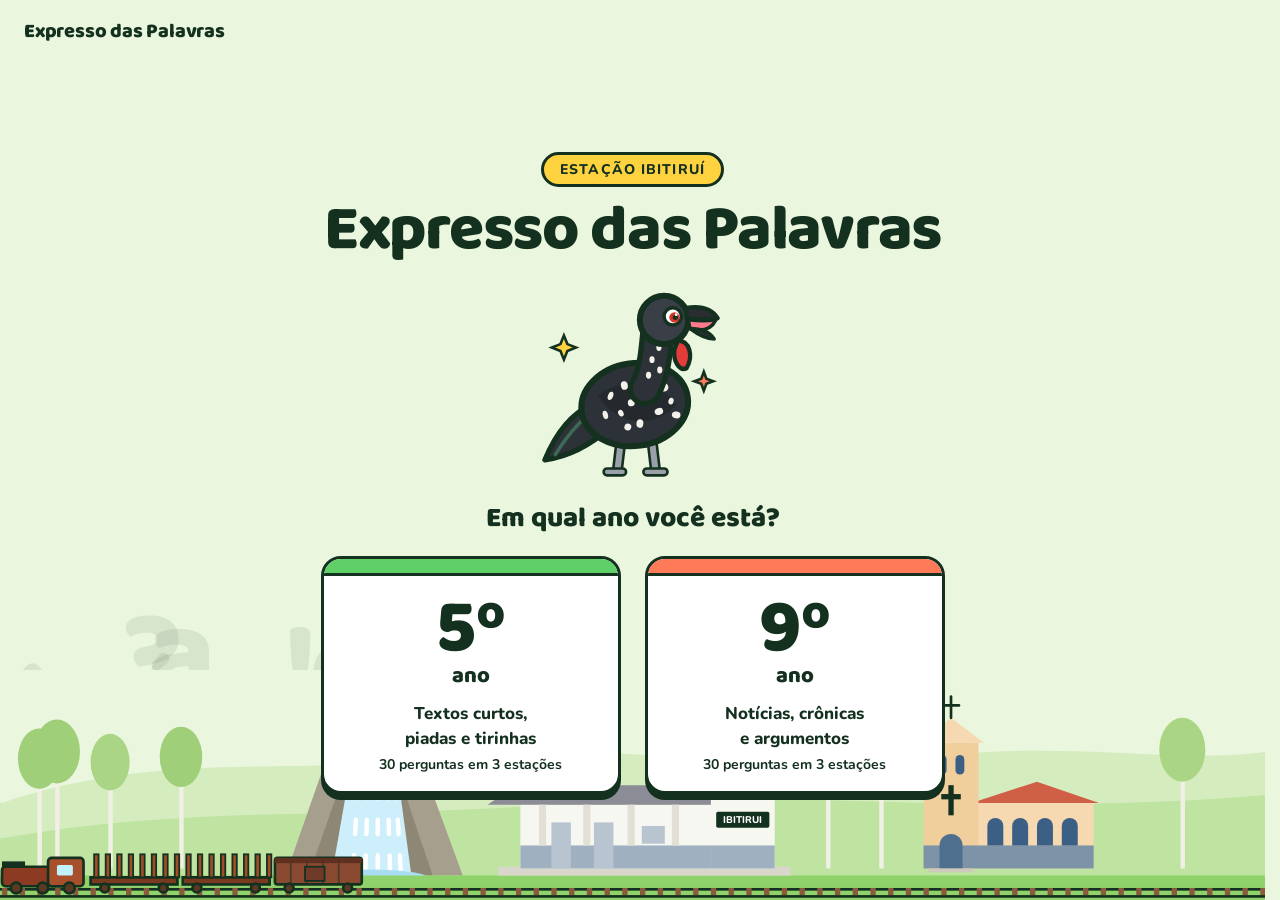
==== commit 0bf864fc: "Botões de 5º e 9º ano lado a lado no celular Co-Authored-By: Claude Sonnet 5.5 <noreply@anthropic.co" ====
--- a/index.html
+++ b/index.html
@@ -11,7 +11,7 @@
 <link rel="preconnect" href="https://fonts.gstatic.com" crossorigin>
 <link href="https://fonts.googleapis.com/css2?family=Baloo+2:wght@700;800&family=Nunito:ital,wght@0,400;0,700;0,800;1,400&display=swap" rel="stylesheet">
 <link rel="stylesheet" href="style.css?v=40">
-<link rel="stylesheet" href="paginas.css?v=40">
+<link rel="stylesheet" href="paginas.css?v=41">
 </head>
 <body class="pagina-inicial">
 <div class="fundo" id="fundo" aria-hidden="true"></div>
--- a/paginas.css
+++ b/paginas.css
@@ -455,11 +455,12 @@
 .a-desc { margin-top: var(--e3); font-weight: 800; text-wrap: balance; }
 .a-meta { font-size: .875rem; font-weight: 700; }
 @media (max-width: 560px) {
-  .anos { grid-template-columns: 1fr; gap: var(--e3); width: 100%; max-width: 360px; }
-  .ano-card { grid-template-columns: auto 1fr; grid-template-rows: auto auto auto; justify-items: start; column-gap: var(--e4); align-items: center; padding-top: calc(var(--e4) + 10px); text-align: left; }
-  .a-num { grid-row: 1 / 3; font-size: 3.25rem; }
-  .a-ano { grid-column: 2; margin: 0; }
-  .a-desc { grid-column: 2; margin-top: 0; }
-  .a-meta { grid-column: 1 / -1; margin-top: var(--e1); }
+  /* Os dois anos lado a lado; min-height mantém a altura de antes, então a jacupemba não sai do lugar */
+  .anos { grid-template-columns: repeat(2, minmax(0, 1fr)); gap: var(--e3); width: 100%; max-width: 360px; min-height: 310px; align-content: start; }
+  .ano-card { padding: calc(var(--e4) + 10px) var(--e3) var(--e3); }
+  .a-num { font-size: 3.25rem; }
+  .a-ano { font-size: 1.125rem; }
+  .a-desc { margin-top: var(--e2); font-size: .875rem; }
+  .a-meta { margin-top: var(--e1); font-size: .8125rem; }
   #escolha .mascote-grande { width: min(130px, 16vh); }
 }
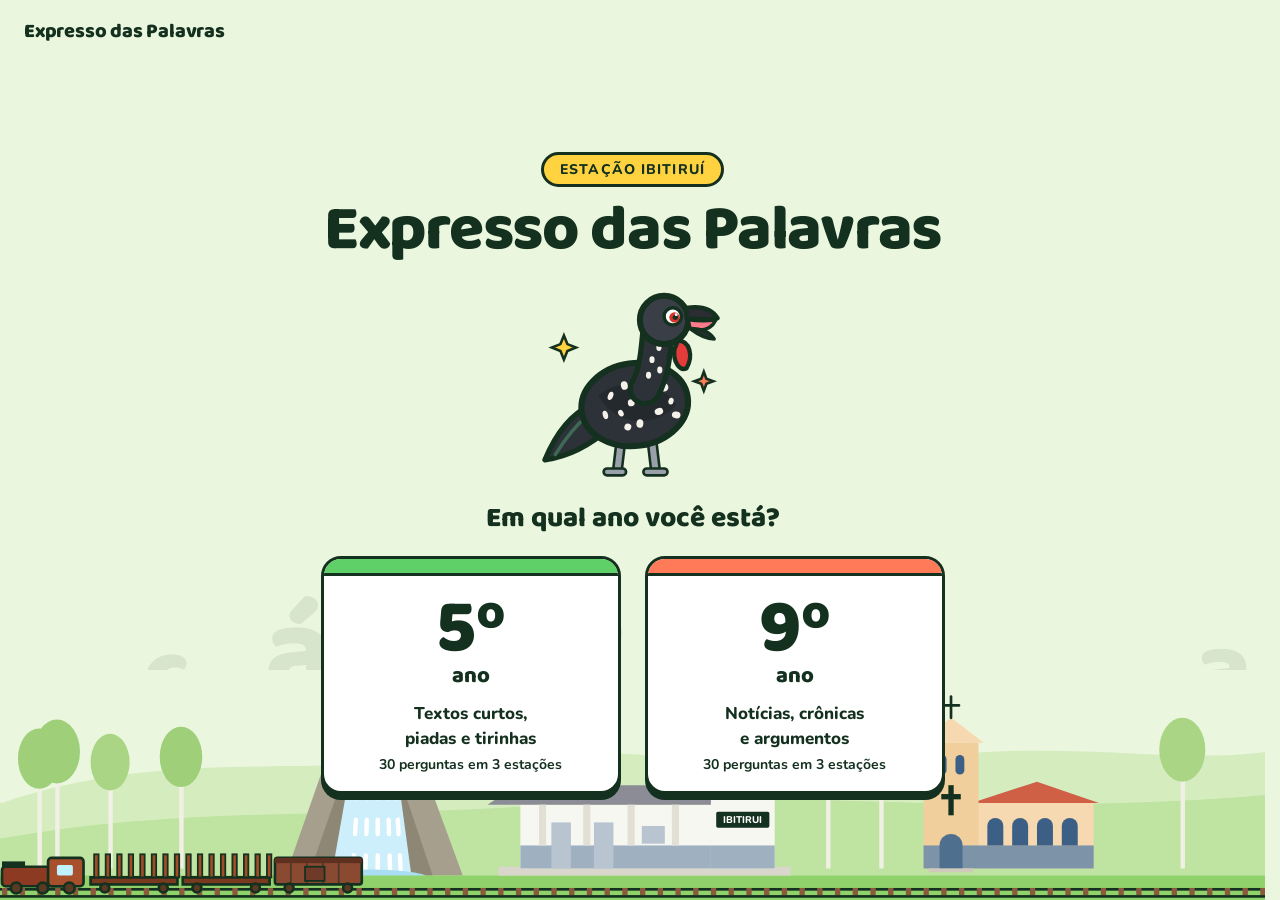
==== commit d163d152: "Cartões de 5º e 9º ano lado a lado também no celular Co-Authored-By: Claude Sonnet 5.5 <noreply@anth" ====
--- a/index.html
+++ b/index.html
@@ -5,12 +5,12 @@
 <meta name="viewport" content="width=device-width, initial-scale=1">
 <title>Expresso das Palavras</title>
 <meta name="description" content="Quiz animado de Língua Portuguesa para o 5º e o 9º ano, com questões do Saeb e do Paebes, inspirado em Ibitiruí.">
-<link rel="icon" type="image/svg+xml" href="favicon.svg?v=40">
+<link rel="icon" type="image/svg+xml" href="favicon.svg?v=41">
 <meta name="theme-color" content="#eaf6dd">
 <link rel="preconnect" href="https://fonts.googleapis.com">
 <link rel="preconnect" href="https://fonts.gstatic.com" crossorigin>
 <link href="https://fonts.googleapis.com/css2?family=Baloo+2:wght@700;800&family=Nunito:ital,wght@0,400;0,700;0,800;1,400&display=swap" rel="stylesheet">
-<link rel="stylesheet" href="style.css?v=40">
+<link rel="stylesheet" href="style.css?v=41">
 <link rel="stylesheet" href="paginas.css?v=41">
 </head>
 <body class="pagina-inicial">
@@ -133,7 +133,7 @@
   </section>
 </main>
 
-<script src="mascote.js?v=40"></script>
-<script src="inicio.js?v=40"></script>
+<script src="mascote.js?v=41"></script>
+<script src="inicio.js?v=41"></script>
 </body>
 </html>
--- a/paginas.css
+++ b/paginas.css
@@ -455,12 +455,11 @@
 .a-desc { margin-top: var(--e3); font-weight: 800; text-wrap: balance; }
 .a-meta { font-size: .875rem; font-weight: 700; }
 @media (max-width: 560px) {
-  /* Os dois anos lado a lado; min-height mantém a altura de antes, então a jacupemba não sai do lugar */
-  .anos { grid-template-columns: repeat(2, minmax(0, 1fr)); gap: var(--e3); width: 100%; max-width: 360px; min-height: 310px; align-content: start; }
-  .ano-card { padding: calc(var(--e4) + 10px) var(--e3) var(--e3); }
-  .a-num { font-size: 3.25rem; }
+  .anos { grid-template-columns: 1fr 1fr; gap: var(--e3); width: 100%; max-width: 420px; }
+  .ano-card { padding: calc(var(--e4) + 8px) var(--e3) var(--e3); }
+  .a-num { font-size: 3rem; }
   .a-ano { font-size: 1.125rem; }
   .a-desc { margin-top: var(--e2); font-size: .875rem; }
-  .a-meta { margin-top: var(--e1); font-size: .8125rem; }
+  .a-meta { margin-top: var(--e1); font-size: .75rem; }
   #escolha .mascote-grande { width: min(130px, 16vh); }
 }
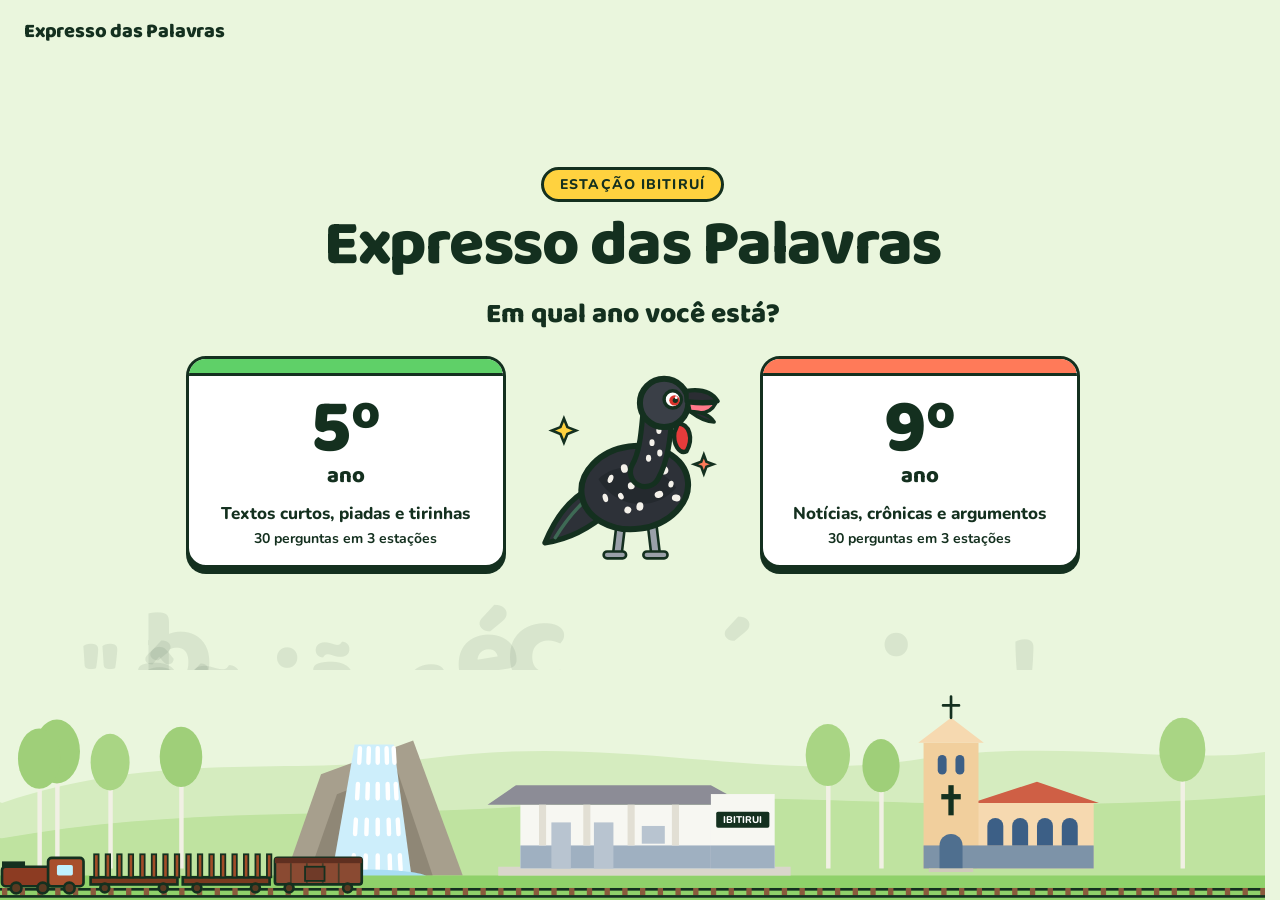
==== commit 296a0c8d: "Página inicial: botões de cada lado da jacupemba e acima do cenário - cartão do 5º ano à esquerda, j" ====
--- a/index.html
+++ b/index.html
@@ -5,13 +5,13 @@
 <meta name="viewport" content="width=device-width, initial-scale=1">
 <title>Expresso das Palavras</title>
 <meta name="description" content="Quiz animado de Língua Portuguesa para o 5º e o 9º ano, com questões do Saeb e do Paebes, inspirado em Ibitiruí.">
-<link rel="icon" type="image/svg+xml" href="favicon.svg?v=41">
+<link rel="icon" type="image/svg+xml" href="favicon.svg?v=44">
 <meta name="theme-color" content="#eaf6dd">
 <link rel="preconnect" href="https://fonts.googleapis.com">
 <link rel="preconnect" href="https://fonts.gstatic.com" crossorigin>
 <link href="https://fonts.googleapis.com/css2?family=Baloo+2:wght@700;800&family=Nunito:ital,wght@0,400;0,700;0,800;1,400&display=swap" rel="stylesheet">
-<link rel="stylesheet" href="style.css?v=41">
-<link rel="stylesheet" href="paginas.css?v=41">
+<link rel="stylesheet" href="style.css?v=44">
+<link rel="stylesheet" href="paginas.css?v=44">
 </head>
 <body class="pagina-inicial">
 <div class="fundo" id="fundo" aria-hidden="true"></div>
@@ -114,15 +114,15 @@
   <section class="tela ativa" id="escolha" aria-labelledby="t-escolha">
     <p class="etiqueta">Estação Ibitiruí</p>
     <h1 id="t-escolha">Expresso das Palavras</h1>
-    <div class="mascote-grande" data-mascote></div>
     <p class="escolha-pergunta">Em qual ano você está?</p>
-    <div class="anos">
+    <div class="escolha-grade">
       <a class="ano-card a5" href="5ano.html">
         <span class="a-num">5º</span>
         <span class="a-ano">ano</span>
         <span class="a-desc">Textos curtos, piadas e tirinhas</span>
         <span class="a-meta">30 perguntas em 3 estações</span>
       </a>
+      <div class="mascote-grande" data-mascote></div>
       <a class="ano-card a9" href="9ano.html">
         <span class="a-num">9º</span>
         <span class="a-ano">ano</span>
@@ -133,7 +133,7 @@
   </section>
 </main>
 
-<script src="mascote.js?v=41"></script>
-<script src="inicio.js?v=41"></script>
+<script src="mascote.js?v=44"></script>
+<script src="inicio.js?v=44"></script>
 </body>
 </html>
--- a/paginas.css
+++ b/paginas.css
@@ -463,3 +463,36 @@
   .a-meta { margin-top: var(--e1); font-size: .75rem; }
   #escolha .mascote-grande { width: min(130px, 16vh); }
 }
+
+
+/* ===== Página inicial: um botão de cada lado da jacupemba ===== */
+#escolha.ativa { max-width: 1000px; width: 100%; }
+.escolha-grade { display: grid; grid-template-columns: minmax(0, 1fr) auto minmax(0, 1fr); align-items: center; gap: var(--e6); width: 100%; margin-top: var(--e3); }
+.escolha-grade .ano-card { width: 100%; max-width: 320px; }
+.escolha-grade .a5 { justify-self: end; }
+.escolha-grade .a9 { justify-self: start; }
+.escolha-grade .mascote-grande { width: min(230px, 30vh); margin: 0; }
+@media (max-width: 560px) {
+  .escolha-grade { gap: var(--e2); }
+  .escolha-grade .mascote-grande { width: 84px; }
+  .escolha-grade .ano-card { padding: calc(var(--e4) + 6px) var(--e2) var(--e3); }
+  .escolha-grade .a-num { font-size: 2.5rem; }
+  .escolha-grade .a-ano { font-size: 1rem; }
+  .escolha-grade .a-desc { display: none; }
+  .escolha-grade .a-meta { margin-top: var(--e2); font-size: .6875rem; }
+}
+
+/* A página inicial termina acima do cenário: nada fica por cima das colinas, da estação e da igreja */
+.pagina-inicial main { padding-bottom: calc(var(--alt-cenario) + var(--e3)); }
+
+/* Telas baixas: a página inicial fica mais compacta para não passar por cima do cenário */
+@media (min-width: 561px) and (max-height: 780px) {
+  #escolha.ativa { gap: var(--e2); }
+  #escolha h1 { font-size: clamp(2rem, min(5vw, 7.5vh), 3.5rem); }
+  .escolha-pergunta { margin-top: 0; font-size: 1.25rem; }
+  .escolha-grade { margin-top: var(--e2); }
+  .escolha-grade .mascote-grande { width: min(180px, 25vh); }
+  .escolha-grade .ano-card { padding: calc(var(--e4) + 2px) var(--e4) var(--e3); }
+  .escolha-grade .a-num { font-size: 3.25rem; }
+  .escolha-grade .a-desc { margin-top: var(--e1); }
+}
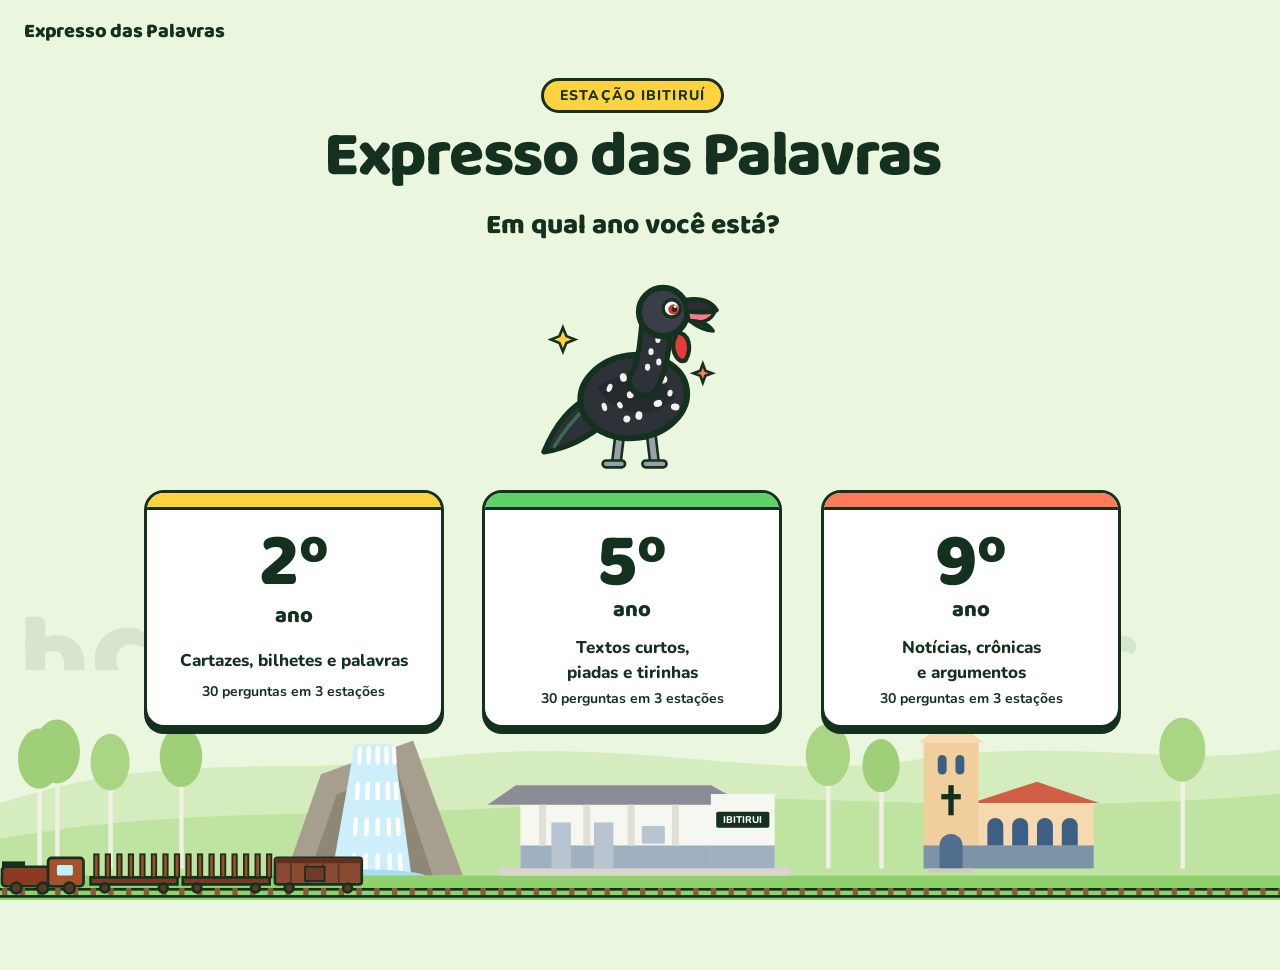
==== commit 4dd3d32f: "Versão do 2º ano e terceiro cartão na página inicial 30 perguntas em 3 estações: 16 itens do Paebes " ====
--- a/index.html
+++ b/index.html
@@ -5,13 +5,13 @@
 <meta name="viewport" content="width=device-width, initial-scale=1">
 <title>Expresso das Palavras</title>
 <meta name="description" content="Quiz animado de Língua Portuguesa para o 5º e o 9º ano, com questões do Saeb e do Paebes, inspirado em Ibitiruí.">
-<link rel="icon" type="image/svg+xml" href="favicon.svg?v=44">
+<link rel="icon" type="image/svg+xml" href="favicon.svg?v=45">
 <meta name="theme-color" content="#eaf6dd">
 <link rel="preconnect" href="https://fonts.googleapis.com">
 <link rel="preconnect" href="https://fonts.gstatic.com" crossorigin>
 <link href="https://fonts.googleapis.com/css2?family=Baloo+2:wght@700;800&family=Nunito:ital,wght@0,400;0,700;0,800;1,400&display=swap" rel="stylesheet">
-<link rel="stylesheet" href="style.css?v=44">
-<link rel="stylesheet" href="paginas.css?v=44">
+<link rel="stylesheet" href="style.css?v=45">
+<link rel="stylesheet" href="paginas.css?v=45">
 </head>
 <body class="pagina-inicial">
 <div class="fundo" id="fundo" aria-hidden="true"></div>
@@ -116,24 +116,29 @@
     <h1 id="t-escolha">Expresso das Palavras</h1>
     <p class="escolha-pergunta">Em qual ano você está?</p>
     <div class="escolha-grade">
+      <div class="mascote-grande" data-mascote></div>
+      <a class="ano-card a2" href="2ano.html">
+        <span class="a-num">2º</span>
+        <span class="a-ano">ano</span>
+        <span class="a-desc">Cartazes, bilhetes e palavras</span>
+        <span class="a-meta">30 perguntas em 3 estações</span>
+      </a>
       <a class="ano-card a5" href="5ano.html">
         <span class="a-num">5º</span>
         <span class="a-ano">ano</span>
         <span class="a-desc">Textos curtos, piadas e tirinhas</span>
         <span class="a-meta">30 perguntas em 3 estações</span>
       </a>
-      <div class="mascote-grande" data-mascote></div>
       <a class="ano-card a9" href="9ano.html">
         <span class="a-num">9º</span>
         <span class="a-ano">ano</span>
         <span class="a-desc">Notícias, crônicas e argumentos</span>
         <span class="a-meta">30 perguntas em 3 estações</span>
       </a>
-    </div>
   </section>
 </main>
 
-<script src="mascote.js?v=44"></script>
-<script src="inicio.js?v=44"></script>
+<script src="mascote.js?v=45"></script>
+<script src="inicio.js?v=45"></script>
 </body>
 </html>
--- a/paginas.css
+++ b/paginas.css
@@ -446,6 +446,7 @@
   transition: transform .12s ease-out, box-shadow .12s ease-out;
 }
 .ano-card::before { content: ""; position: absolute; left: 0; right: 0; top: 0; height: 14px; background: var(--faixa); border-bottom: var(--borda); border-radius: 17px 17px 0 0; }
+.ano-card.a2 { --faixa: var(--amarelo); }
 .ano-card.a5 { --faixa: var(--verde); }
 .ano-card.a9 { --faixa: var(--rosa); }
 .ano-card:hover { transform: translateY(-3px); box-shadow: 0 9px 0 var(--ink); }
@@ -467,14 +468,12 @@
 
 /* ===== Página inicial: um botão de cada lado da jacupemba ===== */
 #escolha.ativa { max-width: 1000px; width: 100%; }
-.escolha-grade { display: grid; grid-template-columns: minmax(0, 1fr) auto minmax(0, 1fr); align-items: center; gap: var(--e6); width: 100%; margin-top: var(--e3); }
-.escolha-grade .ano-card { width: 100%; max-width: 320px; }
-.escolha-grade .a5 { justify-self: end; }
-.escolha-grade .a9 { justify-self: start; }
-.escolha-grade .mascote-grande { width: min(230px, 30vh); margin: 0; }
+.escolha-grade { display: grid; grid-template-columns: repeat(3, minmax(0, 1fr)); align-items: stretch; justify-items: center; gap: var(--e4); width: 100%; margin-top: var(--e3); }
+.escolha-grade .ano-card { width: 100%; max-width: 300px; justify-self: center; }
+.escolha-grade .mascote-grande { grid-column: 1 / -1; width: min(190px, 24vh); margin: 0 0 var(--e2); }
 @media (max-width: 560px) {
   .escolha-grade { gap: var(--e2); }
-  .escolha-grade .mascote-grande { width: 84px; }
+  .escolha-grade .mascote-grande { width: 84px; margin-bottom: 0; }
   .escolha-grade .ano-card { padding: calc(var(--e4) + 6px) var(--e2) var(--e3); }
   .escolha-grade .a-num { font-size: 2.5rem; }
   .escolha-grade .a-ano { font-size: 1rem; }
@@ -491,8 +490,11 @@
   #escolha h1 { font-size: clamp(2rem, min(5vw, 7.5vh), 3.5rem); }
   .escolha-pergunta { margin-top: 0; font-size: 1.25rem; }
   .escolha-grade { margin-top: var(--e2); }
-  .escolha-grade .mascote-grande { width: min(180px, 25vh); }
+  .escolha-grade .mascote-grande { width: min(130px, 18vh); margin-bottom: 0; }
   .escolha-grade .ano-card { padding: calc(var(--e4) + 2px) var(--e4) var(--e3); }
   .escolha-grade .a-num { font-size: 3.25rem; }
   .escolha-grade .a-desc { margin-top: var(--e1); }
 }
+
+/* Figura grande (emoji) das questões de palavras do 2º ano */
+.emoji-grande { display: block; font-size: 3.5rem; line-height: 1.15; text-align: center; }
